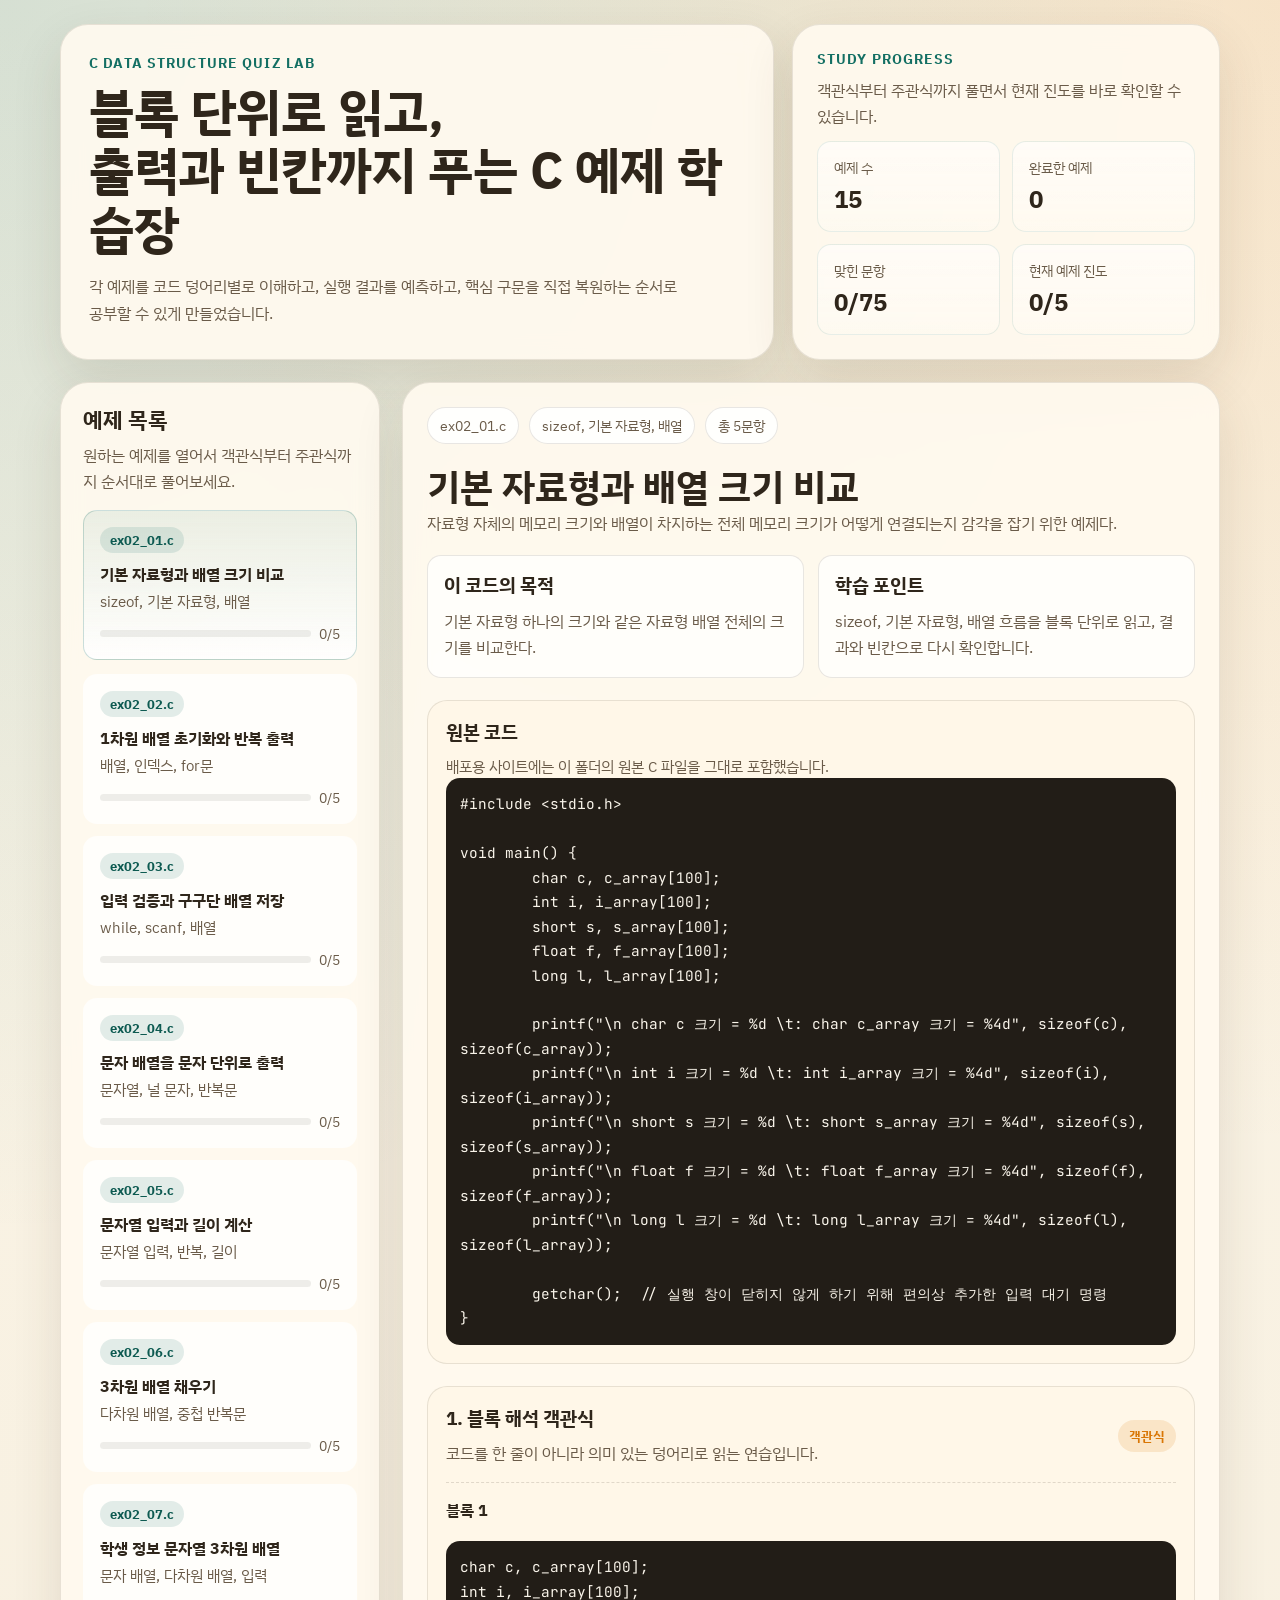
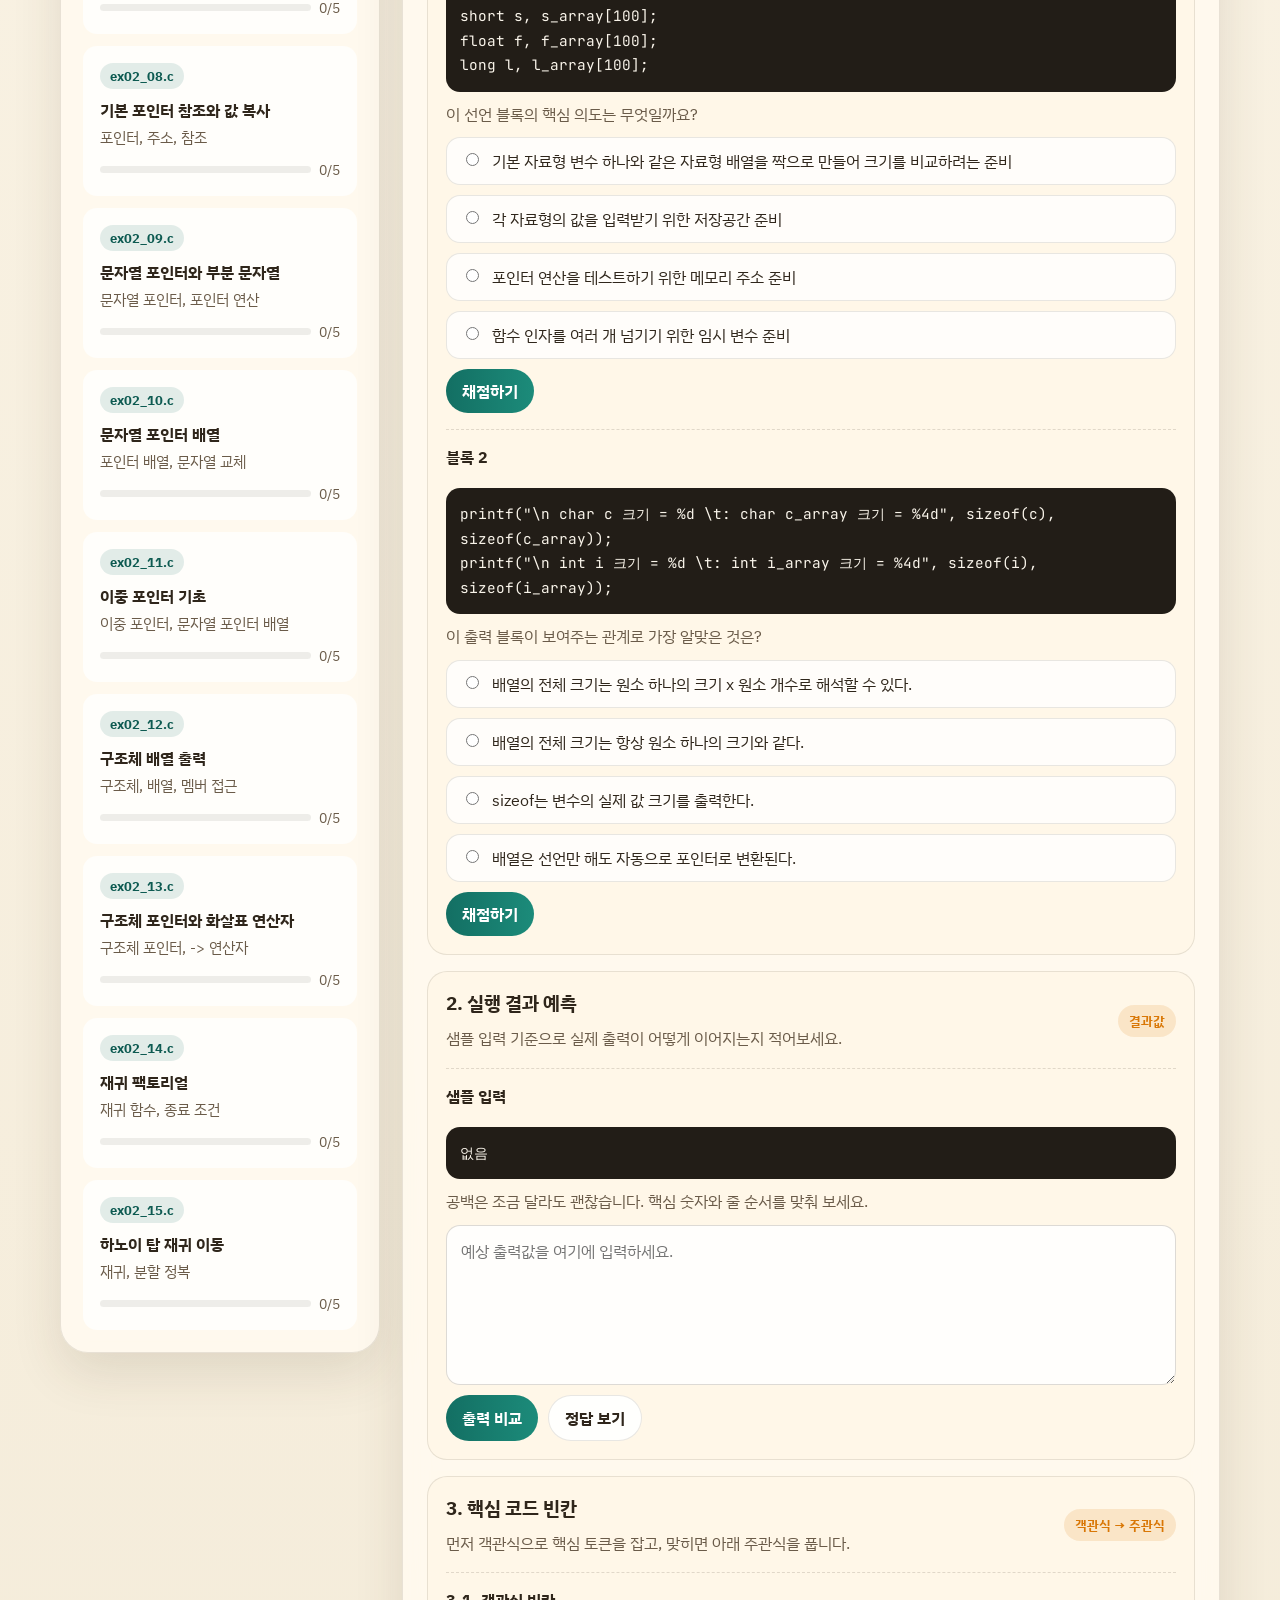
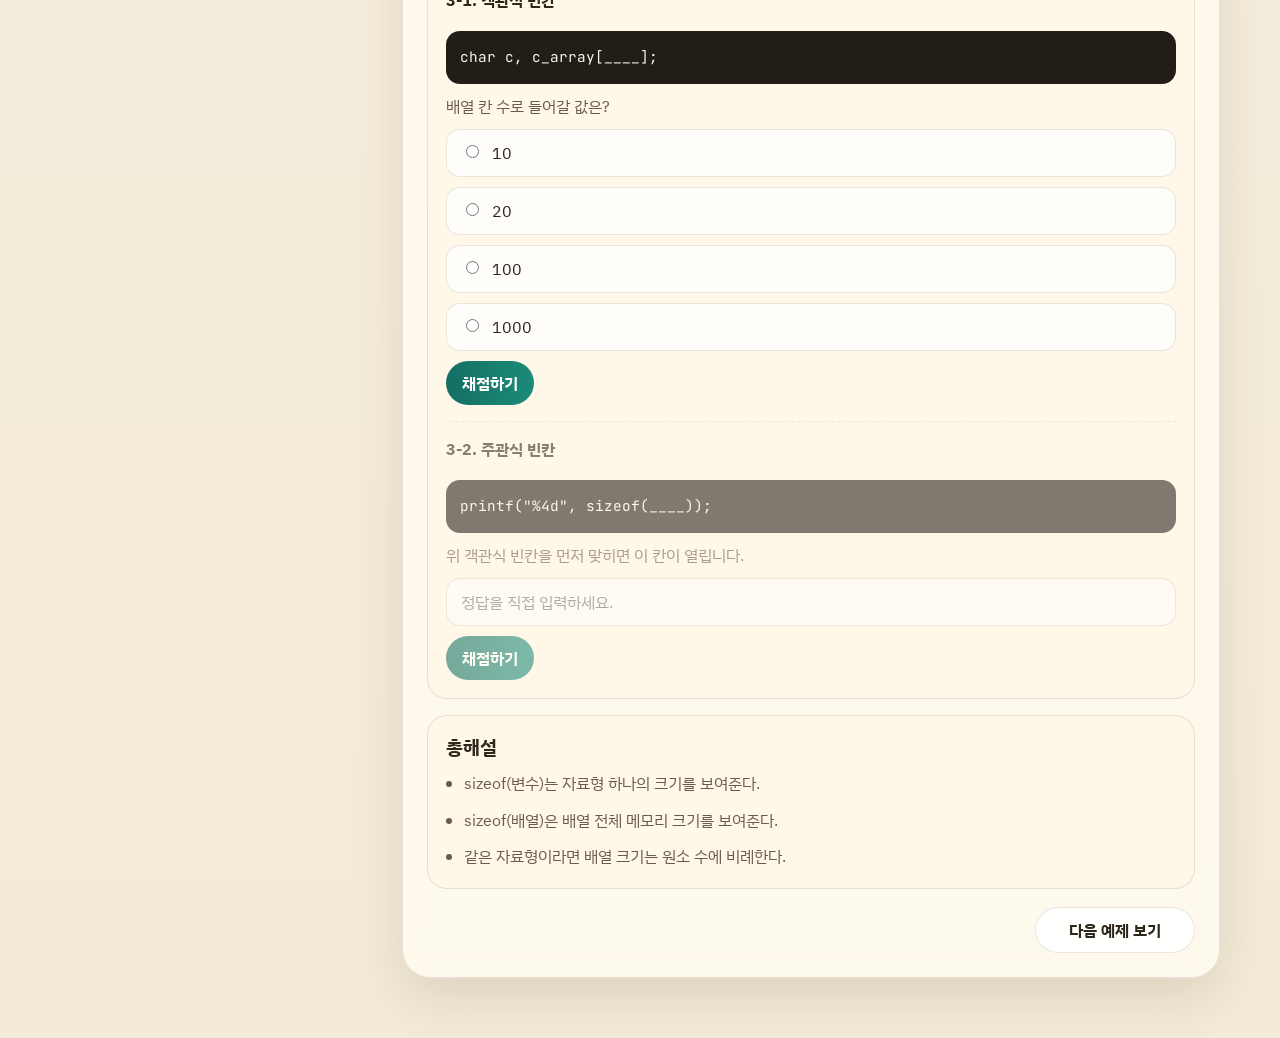
==== index.html @ 17914571 "Initial commit: build C study quiz webapp" ====
<!doctype html>
<html lang="ko">
  <head>
    <meta charset="UTF-8" />
    <meta name="viewport" content="width=device-width, initial-scale=1.0" />
    <title>C 자료구조 블록 퀴즈</title>
    <meta
      name="description"
      content="자료구조 C 예제를 블록 단위로 해석하고, 출력과 빈칸을 풀어보는 모바일 학습 웹앱"
    />
    <link rel="preconnect" href="https://fonts.googleapis.com" />
    <link rel="preconnect" href="https://fonts.gstatic.com" crossorigin />
    <link
      href="https://fonts.googleapis.com/css2?family=IBM+Plex+Sans+KR:wght@400;500;600;700&family=JetBrains+Mono:wght@400;600&display=swap"
      rel="stylesheet"
    />
    <link rel="stylesheet" href="./styles.css" />
  </head>
  <body>
    <div class="page-shell">
      <header class="hero">
        <div class="hero-copy">
          <p class="eyebrow">C Data Structure Quiz Lab</p>
          <h1>블록 단위로 읽고,<br />출력과 빈칸까지 푸는 C 예제 학습장</h1>
          <p class="hero-text">
            각 예제를 코드 덩어리별로 이해하고, 실행 결과를 예측하고, 핵심 구문을
            직접 복원하는 순서로 공부할 수 있게 만들었습니다.
          </p>
        </div>
        <div class="hero-stats" id="hero-stats"></div>
      </header>

      <main class="layout">
        <section class="lesson-panel">
          <div class="section-heading">
            <h2>예제 목록</h2>
            <p>원하는 예제를 열어서 객관식부터 주관식까지 순서대로 풀어보세요.</p>
          </div>
          <div class="lesson-grid" id="lesson-grid"></div>
        </section>

        <section class="workspace" id="workspace">
          <div class="empty-state">
            <h2>예제를 선택하면 학습 카드가 열립니다.</h2>
            <p>
              블록 해석, 출력 예측, 빈칸 객관식, 빈칸 주관식을 차례대로 풀 수
              있습니다.
            </p>
          </div>
        </section>
      </main>
    </div>

    <script type="module" src="./app.js"></script>
  </body>
</html>
---- styles.css ----
:root {
  --bg: #f7f1e3;
  --bg-strong: #efe4cb;
  --paper: rgba(255, 250, 239, 0.92);
  --paper-strong: rgba(255, 247, 232, 0.98);
  --line: rgba(69, 57, 40, 0.12);
  --text: #2f261b;
  --muted: #6a5b49;
  --accent: #136f63;
  --accent-soft: rgba(19, 111, 99, 0.12);
  --accent-strong: #0d5a51;
  --warm: #d97706;
  --warm-soft: rgba(217, 119, 6, 0.14);
  --danger: #c2410c;
  --success: #166534;
  --shadow: 0 20px 50px rgba(65, 48, 24, 0.12);
  --radius-xl: 28px;
  --radius-lg: 20px;
  --radius-md: 14px;
  --radius-sm: 10px;
}

* {
  box-sizing: border-box;
}

html {
  scroll-behavior: smooth;
}

body {
  margin: 0;
  font-family: "IBM Plex Sans KR", sans-serif;
  color: var(--text);
  background:
    radial-gradient(circle at top left, rgba(19, 111, 99, 0.16), transparent 28%),
    radial-gradient(circle at top right, rgba(217, 119, 6, 0.14), transparent 26%),
    linear-gradient(180deg, #fbf5e8 0%, #f3ead7 100%);
  min-height: 100vh;
}

button,
input,
textarea {
  font: inherit;
}

.page-shell {
  width: min(1160px, calc(100% - 24px));
  margin: 0 auto;
  padding: 24px 0 60px;
}

.hero {
  display: grid;
  grid-template-columns: 1.5fr 0.9fr;
  gap: 18px;
  align-items: stretch;
  margin-bottom: 22px;
}

.hero-copy,
.hero-stats,
.lesson-panel,
.workspace > .card,
.empty-state {
  background: var(--paper);
  border: 1px solid var(--line);
  border-radius: var(--radius-xl);
  box-shadow: var(--shadow);
  backdrop-filter: blur(12px);
}

.hero-copy {
  padding: 28px;
}

.eyebrow {
  margin: 0 0 10px;
  color: var(--accent);
  font-size: 0.88rem;
  font-weight: 700;
  letter-spacing: 0.08em;
  text-transform: uppercase;
}

.hero-copy h1 {
  margin: 0;
  line-height: 1.14;
  font-size: clamp(2rem, 4vw, 3.4rem);
}

.hero-text {
  margin: 16px 0 0;
  max-width: 60ch;
  color: var(--muted);
  font-size: 1rem;
  line-height: 1.7;
}

.hero-stats {
  padding: 24px;
  display: grid;
  gap: 12px;
}

.stats-grid {
  display: grid;
  grid-template-columns: repeat(2, minmax(0, 1fr));
  gap: 12px;
}

.stat-card {
  padding: 16px;
  background: linear-gradient(180deg, rgba(255, 255, 255, 0.56), rgba(255, 255, 255, 0.2));
  border-radius: var(--radius-md);
  border: 1px solid rgba(19, 111, 99, 0.1);
}

.stat-label {
  display: block;
  color: var(--muted);
  font-size: 0.9rem;
}

.stat-value {
  display: block;
  margin-top: 6px;
  font-size: 1.5rem;
  font-weight: 700;
}

.layout {
  display: grid;
  grid-template-columns: 320px minmax(0, 1fr);
  gap: 22px;
}

.lesson-panel {
  padding: 22px;
  align-self: start;
  position: sticky;
  top: 18px;
}

.section-heading h2,
.empty-state h2 {
  margin: 0 0 8px;
  font-size: 1.35rem;
}

.section-heading p,
.empty-state p,
.meta-copy,
.quiz-note,
.small-note {
  margin: 0;
  color: var(--muted);
  line-height: 1.6;
}

.lesson-grid {
  display: grid;
  gap: 12px;
  margin-top: 18px;
}

.lesson-button {
  width: 100%;
  text-align: left;
  padding: 16px;
  border: 1px solid transparent;
  border-radius: var(--radius-md);
  background: rgba(255, 255, 255, 0.72);
  color: inherit;
  cursor: pointer;
  transition: transform 180ms ease, border-color 180ms ease, background 180ms ease;
}

.lesson-button:hover,
.lesson-button.active {
  transform: translateY(-2px);
  border-color: rgba(19, 111, 99, 0.22);
  background: linear-gradient(180deg, rgba(19, 111, 99, 0.08), rgba(255, 255, 255, 0.9));
}

.lesson-code {
  display: inline-flex;
  padding: 4px 10px;
  border-radius: 999px;
  background: var(--accent-soft);
  color: var(--accent-strong);
  font-size: 0.84rem;
  font-weight: 700;
}

.lesson-title {
  display: block;
  margin-top: 10px;
  font-weight: 700;
}

.lesson-theme {
  display: block;
  margin-top: 6px;
  color: var(--muted);
  font-size: 0.94rem;
}

.lesson-progress {
  display: flex;
  align-items: center;
  gap: 8px;
  margin-top: 12px;
  color: var(--muted);
  font-size: 0.88rem;
}

.progress-bar {
  flex: 1;
  height: 7px;
  border-radius: 999px;
  background: rgba(47, 38, 27, 0.08);
  overflow: hidden;
}

.progress-bar > span {
  display: block;
  height: 100%;
  background: linear-gradient(90deg, var(--accent), #2a9d8f);
}

.workspace {
  min-height: 60vh;
}

.empty-state {
  padding: 38px 30px;
}

.card {
  padding: 24px;
}

.lesson-hero {
  display: grid;
  gap: 18px;
}

.pill-row {
  display: flex;
  flex-wrap: wrap;
  gap: 10px;
}

.pill {
  display: inline-flex;
  align-items: center;
  gap: 6px;
  padding: 8px 12px;
  border-radius: 999px;
  background: rgba(255, 255, 255, 0.86);
  border: 1px solid var(--line);
  color: var(--muted);
  font-size: 0.9rem;
}

.lesson-hero h2 {
  margin: 0;
  font-size: clamp(1.7rem, 3vw, 2.3rem);
}

.two-col {
  display: grid;
  grid-template-columns: repeat(2, minmax(0, 1fr));
  gap: 14px;
}

.info-box {
  padding: 16px;
  border-radius: var(--radius-md);
  background: rgba(255, 255, 255, 0.7);
  border: 1px solid var(--line);
}

.info-box h3,
.step-card h3,
.step-card h4,
.code-section h3,
.summary-card h3 {
  margin: 0 0 10px;
}

.info-box p,
.summary-card li,
.result-box p {
  margin: 0;
  color: var(--muted);
  line-height: 1.65;
}

.step-list {
  display: grid;
  gap: 16px;
  margin-top: 22px;
}

.step-card,
.code-section,
.summary-card {
  padding: 18px;
  border-radius: var(--radius-lg);
  background: var(--paper-strong);
  border: 1px solid var(--line);
}

.step-head {
  display: flex;
  justify-content: space-between;
  align-items: center;
  gap: 12px;
  margin-bottom: 12px;
}

.step-tag {
  display: inline-flex;
  padding: 7px 11px;
  border-radius: 999px;
  background: var(--warm-soft);
  color: var(--warm);
  font-size: 0.84rem;
  font-weight: 700;
}

.quiz-block {
  display: grid;
  gap: 10px;
  margin-top: 16px;
  padding-top: 16px;
  border-top: 1px dashed rgba(69, 57, 40, 0.16);
}

.quiz-block:first-of-type {
  margin-top: 0;
  padding-top: 0;
  border-top: 0;
}

.snippet,
.code-view,
.result-box pre,
.sample-input {
  margin: 0;
  padding: 14px;
  border-radius: var(--radius-md);
  background: #221d17;
  color: #f9f4ea;
  font-family: "JetBrains Mono", monospace;
  font-size: 0.9rem;
  line-height: 1.7;
  overflow-x: auto;
  white-space: pre-wrap;
}

.quiz-options {
  display: grid;
  gap: 10px;
}

.quiz-option {
  display: flex;
  gap: 10px;
  align-items: flex-start;
  padding: 12px 14px;
  border-radius: var(--radius-md);
  border: 1px solid rgba(69, 57, 40, 0.12);
  background: rgba(255, 255, 255, 0.78);
}

.quiz-option input {
  margin-top: 3px;
}

.button-row {
  display: flex;
  flex-wrap: wrap;
  gap: 10px;
}

.btn {
  border: 0;
  border-radius: 999px;
  padding: 11px 16px;
  font-weight: 700;
  cursor: pointer;
  transition: transform 150ms ease, filter 150ms ease;
}

.btn:hover {
  transform: translateY(-1px);
  filter: brightness(1.03);
}

.btn-primary {
  background: linear-gradient(90deg, var(--accent), #1c8b7a);
  color: #fff;
}

.btn-secondary {
  background: rgba(255, 255, 255, 0.9);
  color: var(--text);
  border: 1px solid var(--line);
}

.feedback {
  padding: 14px;
  border-radius: var(--radius-md);
  line-height: 1.6;
  font-size: 0.95rem;
}

.feedback.correct {
  background: rgba(22, 101, 52, 0.1);
  color: var(--success);
}

.feedback.wrong {
  background: rgba(194, 65, 12, 0.1);
  color: var(--danger);
}

.feedback.info {
  background: rgba(19, 111, 99, 0.1);
  color: var(--accent-strong);
}

.answer-input {
  width: 100%;
  min-height: 160px;
  resize: vertical;
  padding: 14px;
  border-radius: var(--radius-md);
  border: 1px solid rgba(69, 57, 40, 0.18);
  background: rgba(255, 255, 255, 0.84);
}

.text-input {
  width: 100%;
  padding: 12px 14px;
  border-radius: var(--radius-md);
  border: 1px solid rgba(69, 57, 40, 0.18);
  background: rgba(255, 255, 255, 0.84);
}

.result-box {
  display: grid;
  gap: 12px;
}

.summary-list {
  display: grid;
  gap: 10px;
  padding-left: 18px;
  margin: 0;
}

.footer-nav {
  margin-top: 18px;
  display: flex;
  justify-content: flex-end;
}

.footer-nav .btn {
  min-width: 160px;
}

.locked {
  opacity: 0.58;
  pointer-events: none;
}

.small-note {
  font-size: 0.92rem;
}

@media (max-width: 960px) {
  .hero,
  .layout,
  .two-col {
    grid-template-columns: 1fr;
  }

  .lesson-panel {
    position: static;
  }
}

@media (max-width: 640px) {
  .page-shell {
    width: min(100% - 18px, 1160px);
    padding-top: 16px;
  }

  .hero-copy,
  .hero-stats,
  .lesson-panel,
  .card,
  .empty-state {
    border-radius: 24px;
  }

  .hero-copy,
  .hero-stats,
  .lesson-panel,
  .card,
  .empty-state {
    padding: 20px;
  }

  .step-head {
    flex-direction: column;
    align-items: flex-start;
  }

  .stats-grid {
    grid-template-columns: 1fr 1fr;
  }
}
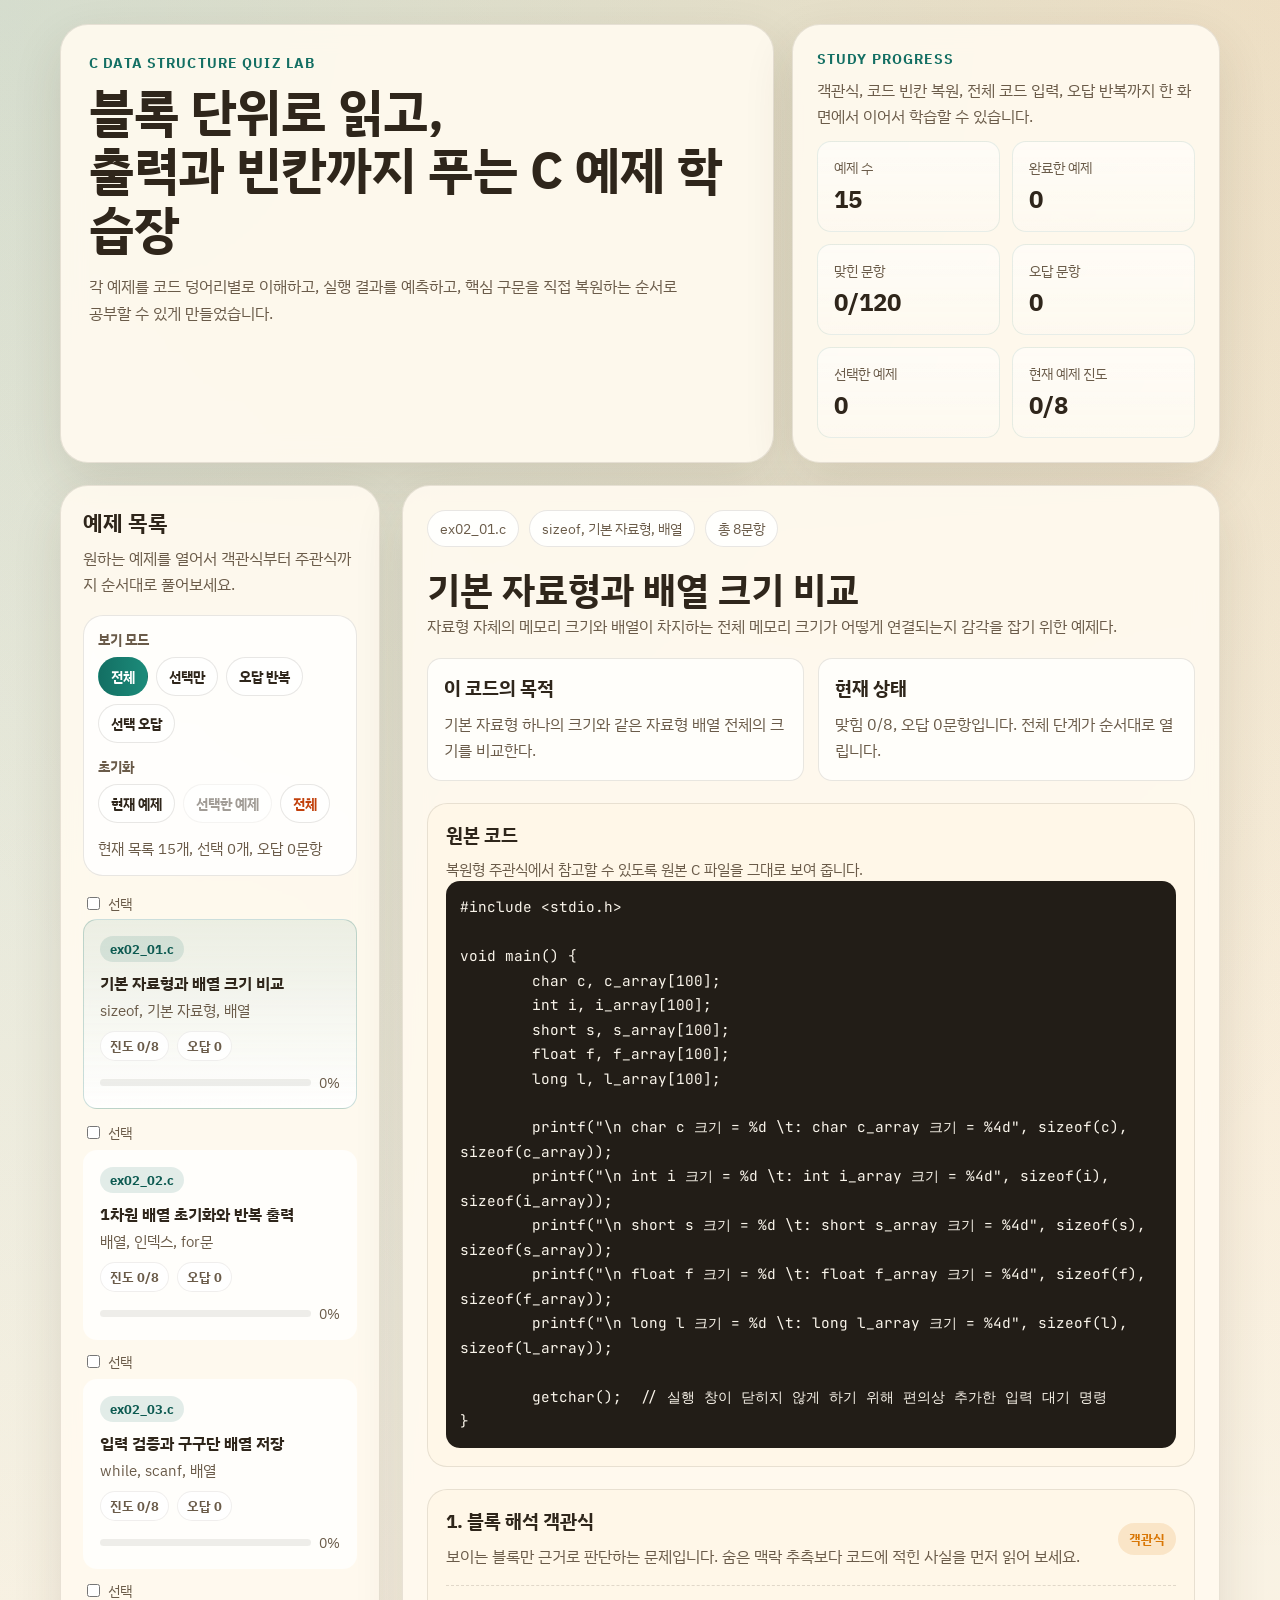
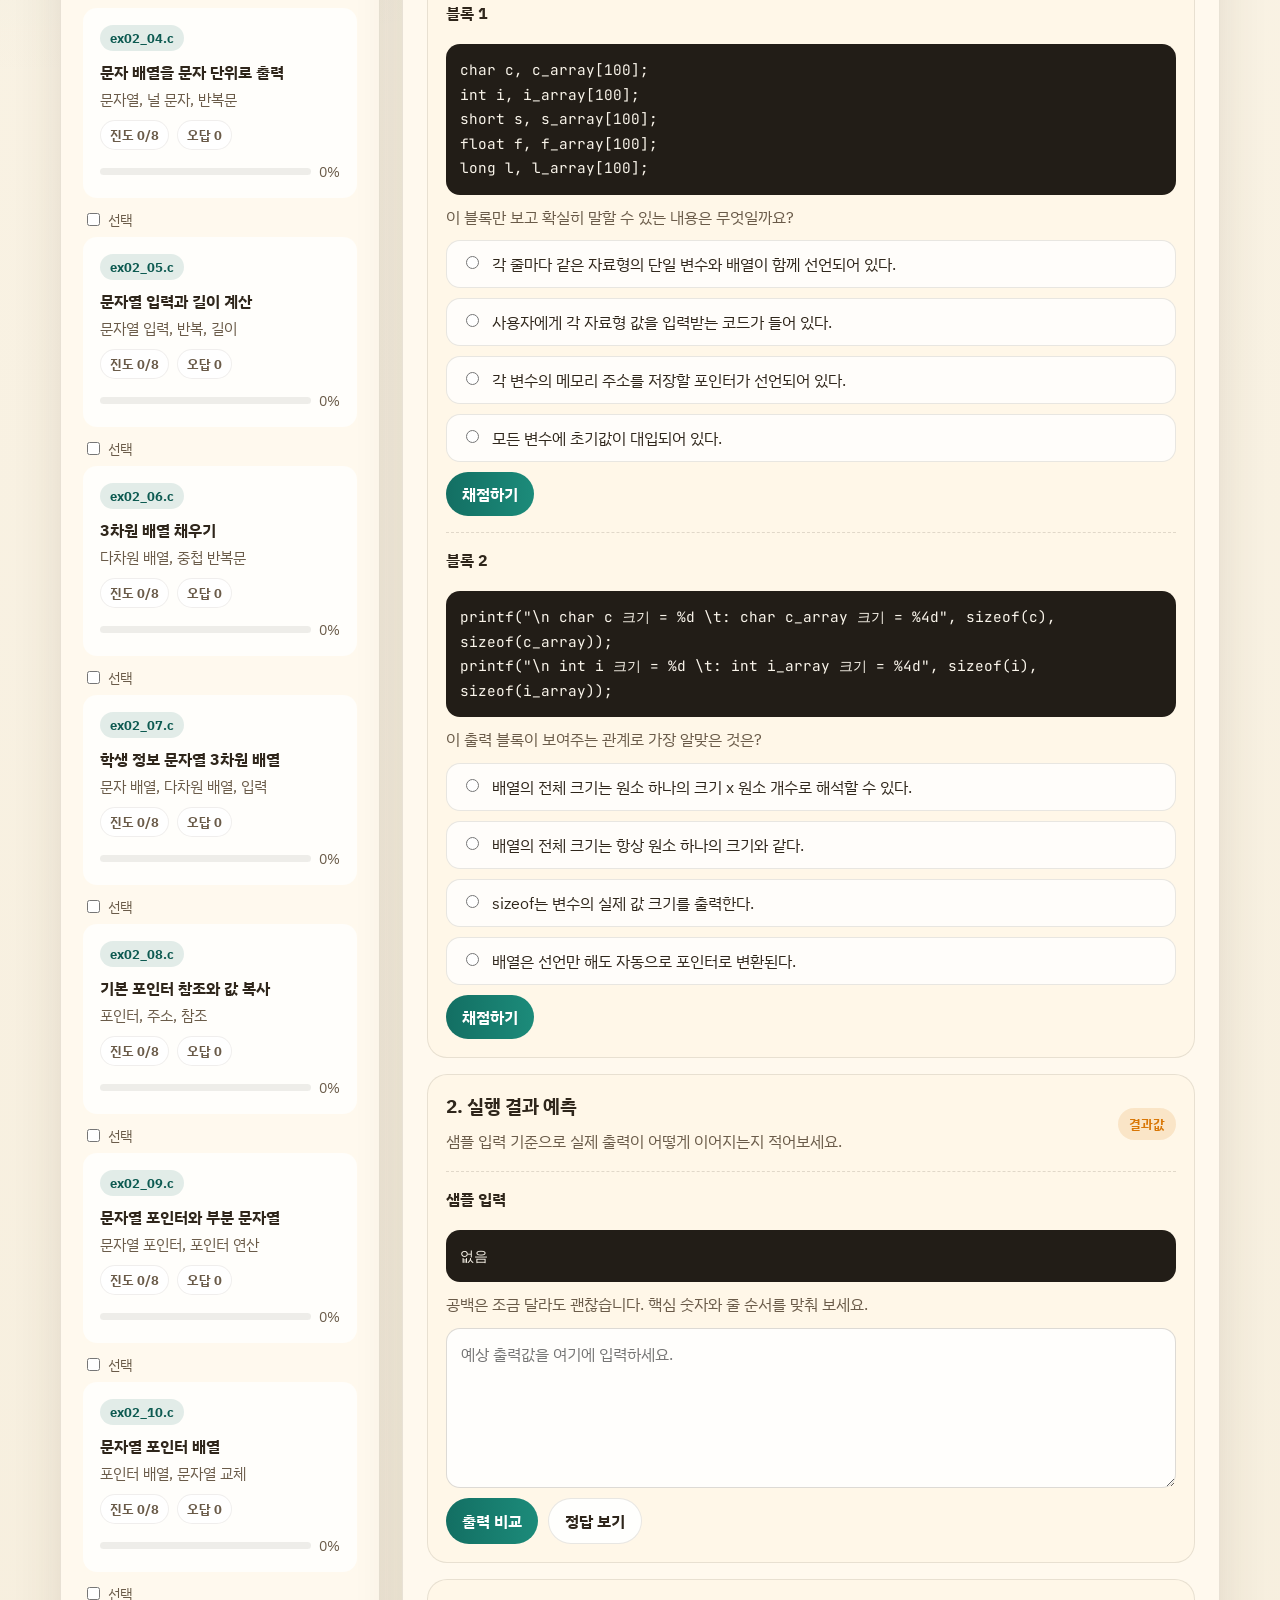
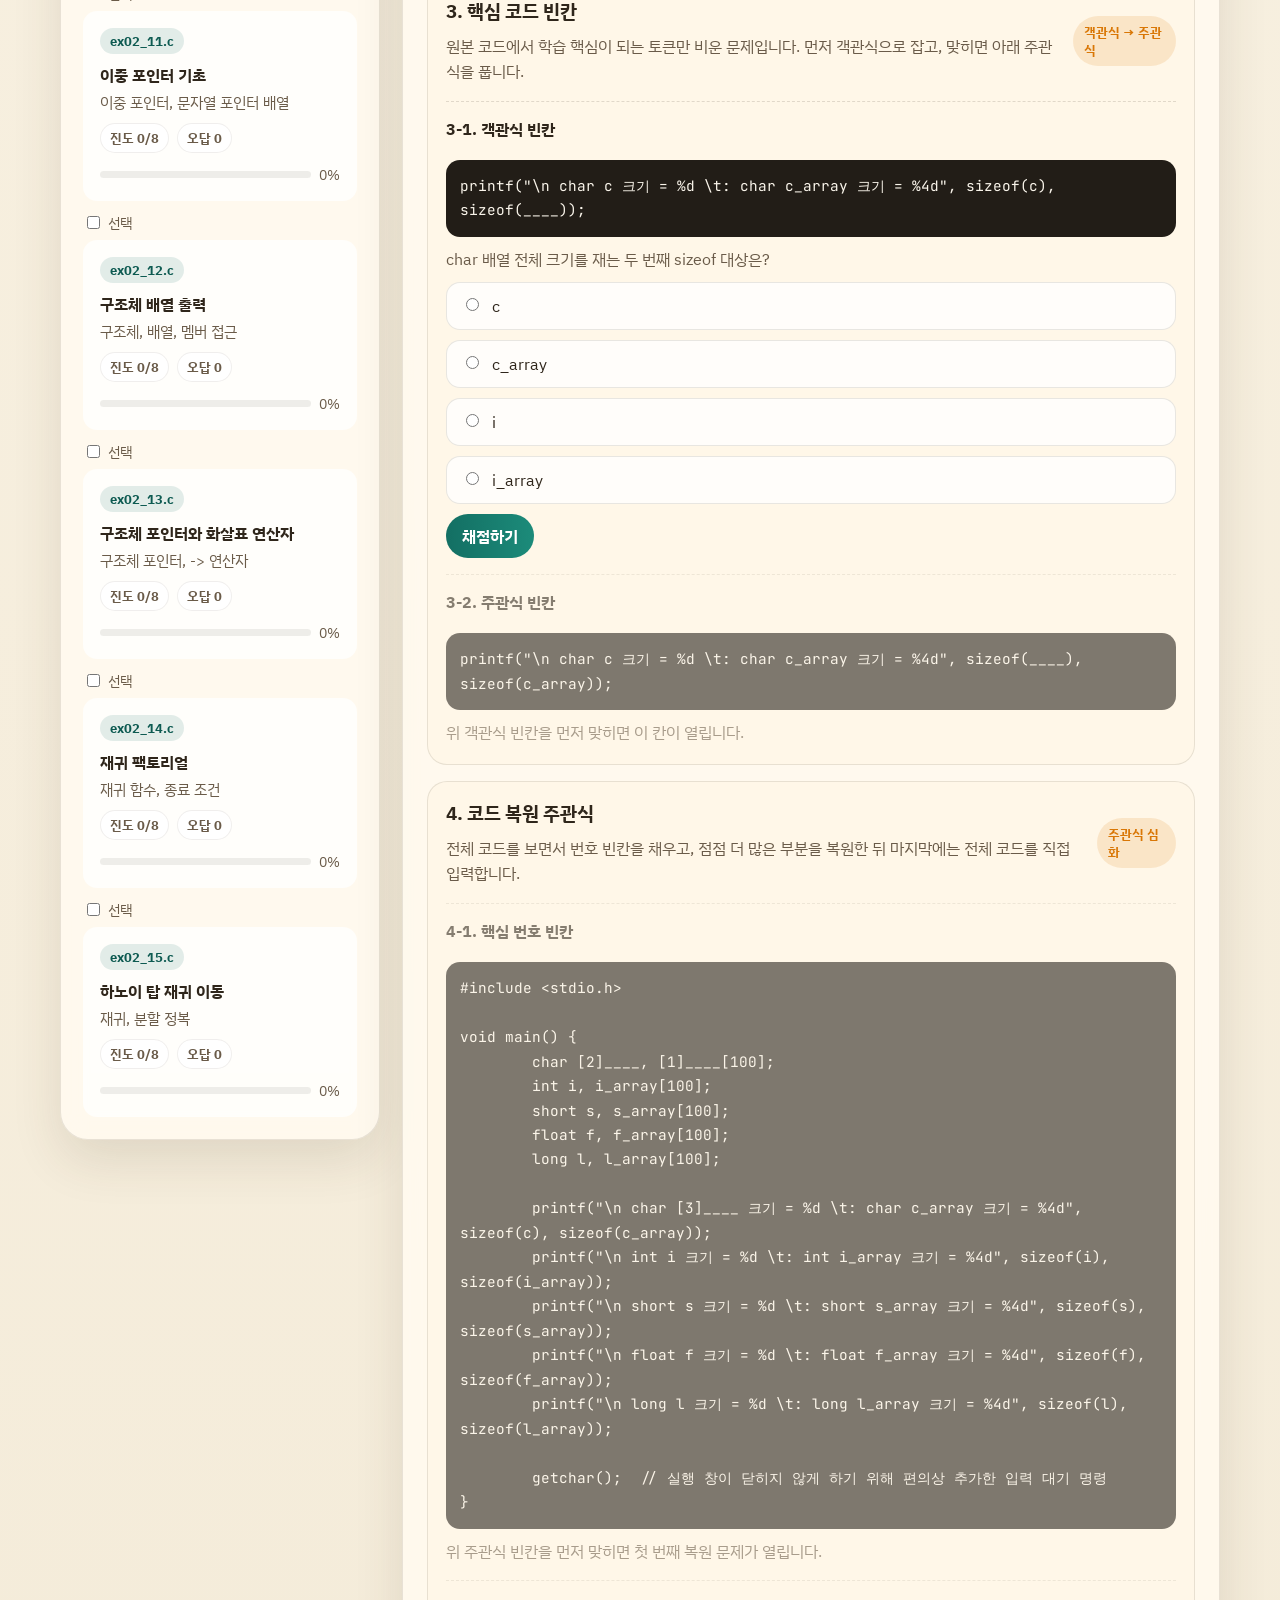
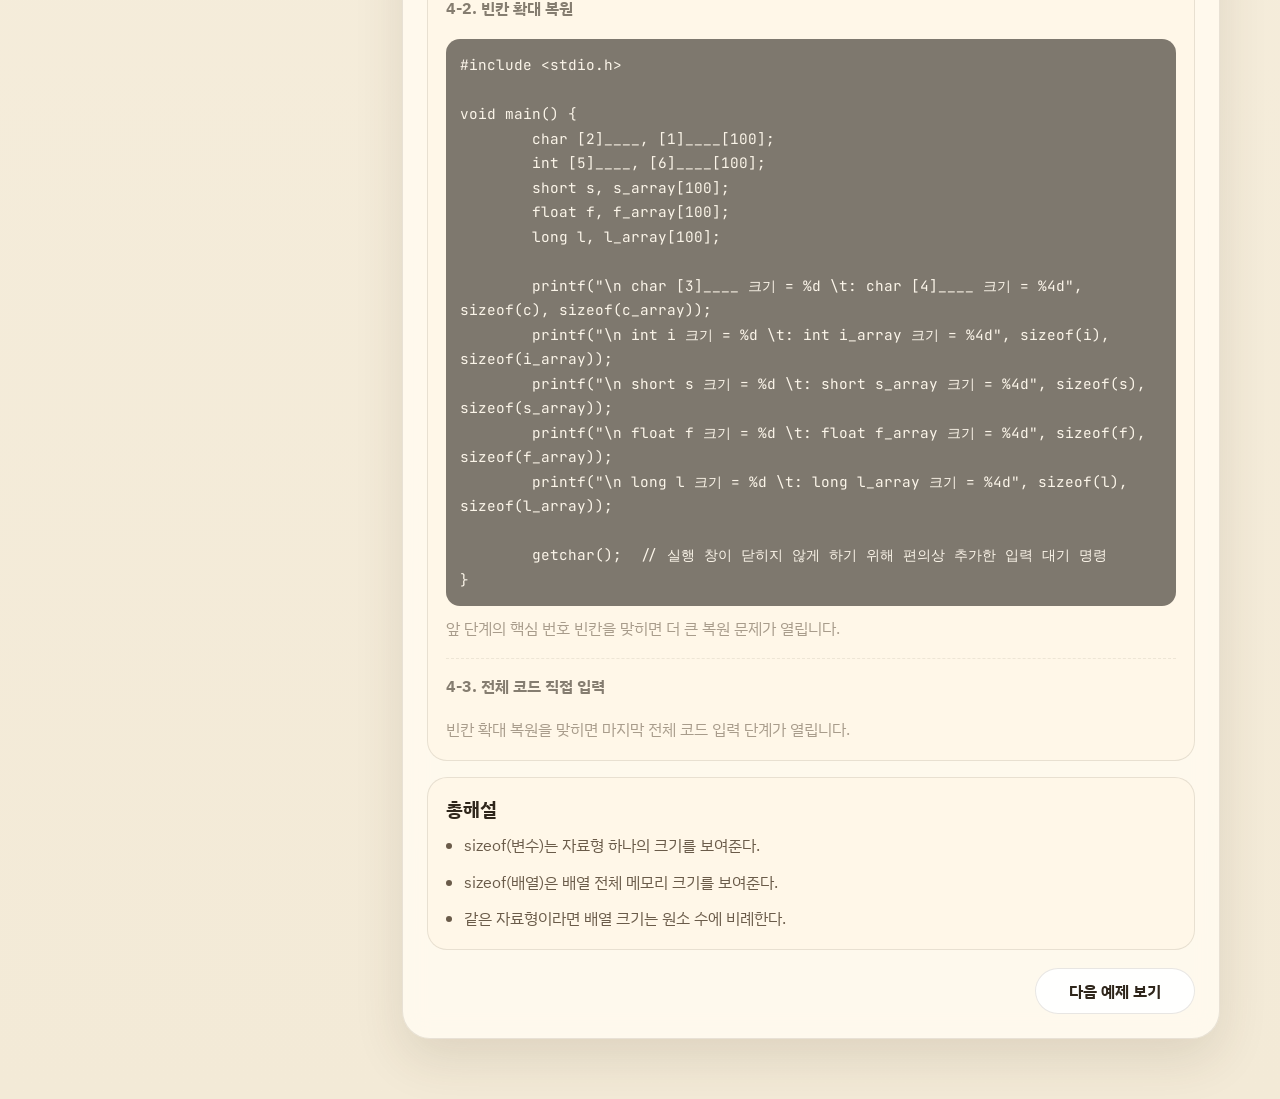
==== commit 8082f3fd: "Add staged code reconstruction practice" ====
--- a/index.html
+++ b/index.html
@@ -36,6 +36,7 @@
             <h2>예제 목록</h2>
             <p>원하는 예제를 열어서 객관식부터 주관식까지 순서대로 풀어보세요.</p>
           </div>
+          <div class="control-panel" id="control-panel"></div>
           <div class="lesson-grid" id="lesson-grid"></div>
         </section>
 
--- a/styles.css
+++ b/styles.css
@@ -165,6 +165,80 @@
   margin-top: 18px;
 }
 
+.control-panel {
+  display: grid;
+  gap: 14px;
+  margin-top: 18px;
+  padding: 14px;
+  border-radius: var(--radius-lg);
+  background: rgba(255, 255, 255, 0.76);
+  border: 1px solid var(--line);
+}
+
+.mode-group {
+  display: grid;
+  gap: 8px;
+}
+
+.mode-label {
+  font-size: 0.88rem;
+  font-weight: 700;
+  color: var(--muted);
+}
+
+.mode-buttons {
+  display: flex;
+  flex-wrap: wrap;
+  gap: 8px;
+}
+
+.chip-btn {
+  border: 1px solid rgba(69, 57, 40, 0.12);
+  background: rgba(255, 255, 255, 0.88);
+  color: var(--text);
+  border-radius: 999px;
+  padding: 9px 12px;
+  font-size: 0.9rem;
+  font-weight: 700;
+  cursor: pointer;
+}
+
+.chip-btn-active {
+  background: linear-gradient(90deg, var(--accent), #1c8b7a);
+  color: #fff;
+  border-color: transparent;
+}
+
+.chip-btn-danger {
+  color: var(--danger);
+}
+
+.chip-btn:disabled,
+.btn:disabled {
+  opacity: 0.45;
+  cursor: not-allowed;
+  transform: none;
+  filter: none;
+}
+
+.lesson-item {
+  display: grid;
+  gap: 8px;
+}
+
+.lesson-select {
+  display: inline-flex;
+  align-items: center;
+  gap: 8px;
+  padding: 0 4px;
+  font-size: 0.88rem;
+  color: var(--muted);
+}
+
+.lesson-select input {
+  margin: 0;
+}
+
 .lesson-button {
   width: 100%;
   text-align: left;
@@ -205,6 +279,30 @@
   margin-top: 6px;
   color: var(--muted);
   font-size: 0.94rem;
+}
+
+.lesson-badges {
+  display: flex;
+  flex-wrap: wrap;
+  gap: 8px;
+  margin-top: 10px;
+}
+
+.lesson-badge {
+  display: inline-flex;
+  align-items: center;
+  padding: 5px 9px;
+  border-radius: 999px;
+  background: rgba(255, 255, 255, 0.86);
+  border: 1px solid rgba(69, 57, 40, 0.08);
+  color: var(--muted);
+  font-size: 0.8rem;
+  font-weight: 700;
+}
+
+.lesson-badge-wrong {
+  color: var(--danger);
+  background: rgba(194, 65, 12, 0.08);
 }
 
 .lesson-progress {
@@ -265,6 +363,11 @@
   font-size: 0.9rem;
 }
 
+.pill-warm {
+  background: var(--warm-soft);
+  color: var(--warm);
+}
+
 .lesson-hero h2 {
   margin: 0;
   font-size: clamp(1.7rem, 3vw, 2.3rem);
@@ -381,6 +484,22 @@
   margin-top: 3px;
 }
 
+.multi-inputs {
+  display: grid;
+  gap: 10px;
+}
+
+.blank-line {
+  display: grid;
+  gap: 6px;
+}
+
+.blank-line span {
+  font-size: 0.88rem;
+  font-weight: 700;
+  color: var(--muted);
+}
+
 .button-row {
   display: flex;
   flex-wrap: wrap;
@@ -481,6 +600,19 @@
 
 .small-note {
   font-size: 0.92rem;
+}
+
+.empty-list {
+  padding: 18px 14px;
+  border-radius: var(--radius-md);
+  border: 1px dashed rgba(69, 57, 40, 0.2);
+  background: rgba(255, 255, 255, 0.56);
+}
+
+.empty-list p {
+  margin: 0;
+  color: var(--muted);
+  line-height: 1.6;
 }
 
 @media (max-width: 960px) {
@@ -525,4 +657,9 @@
   .stats-grid {
     grid-template-columns: 1fr 1fr;
   }
-}
+
+  .mode-buttons,
+  .lesson-badges {
+    flex-direction: row;
+  }
+}
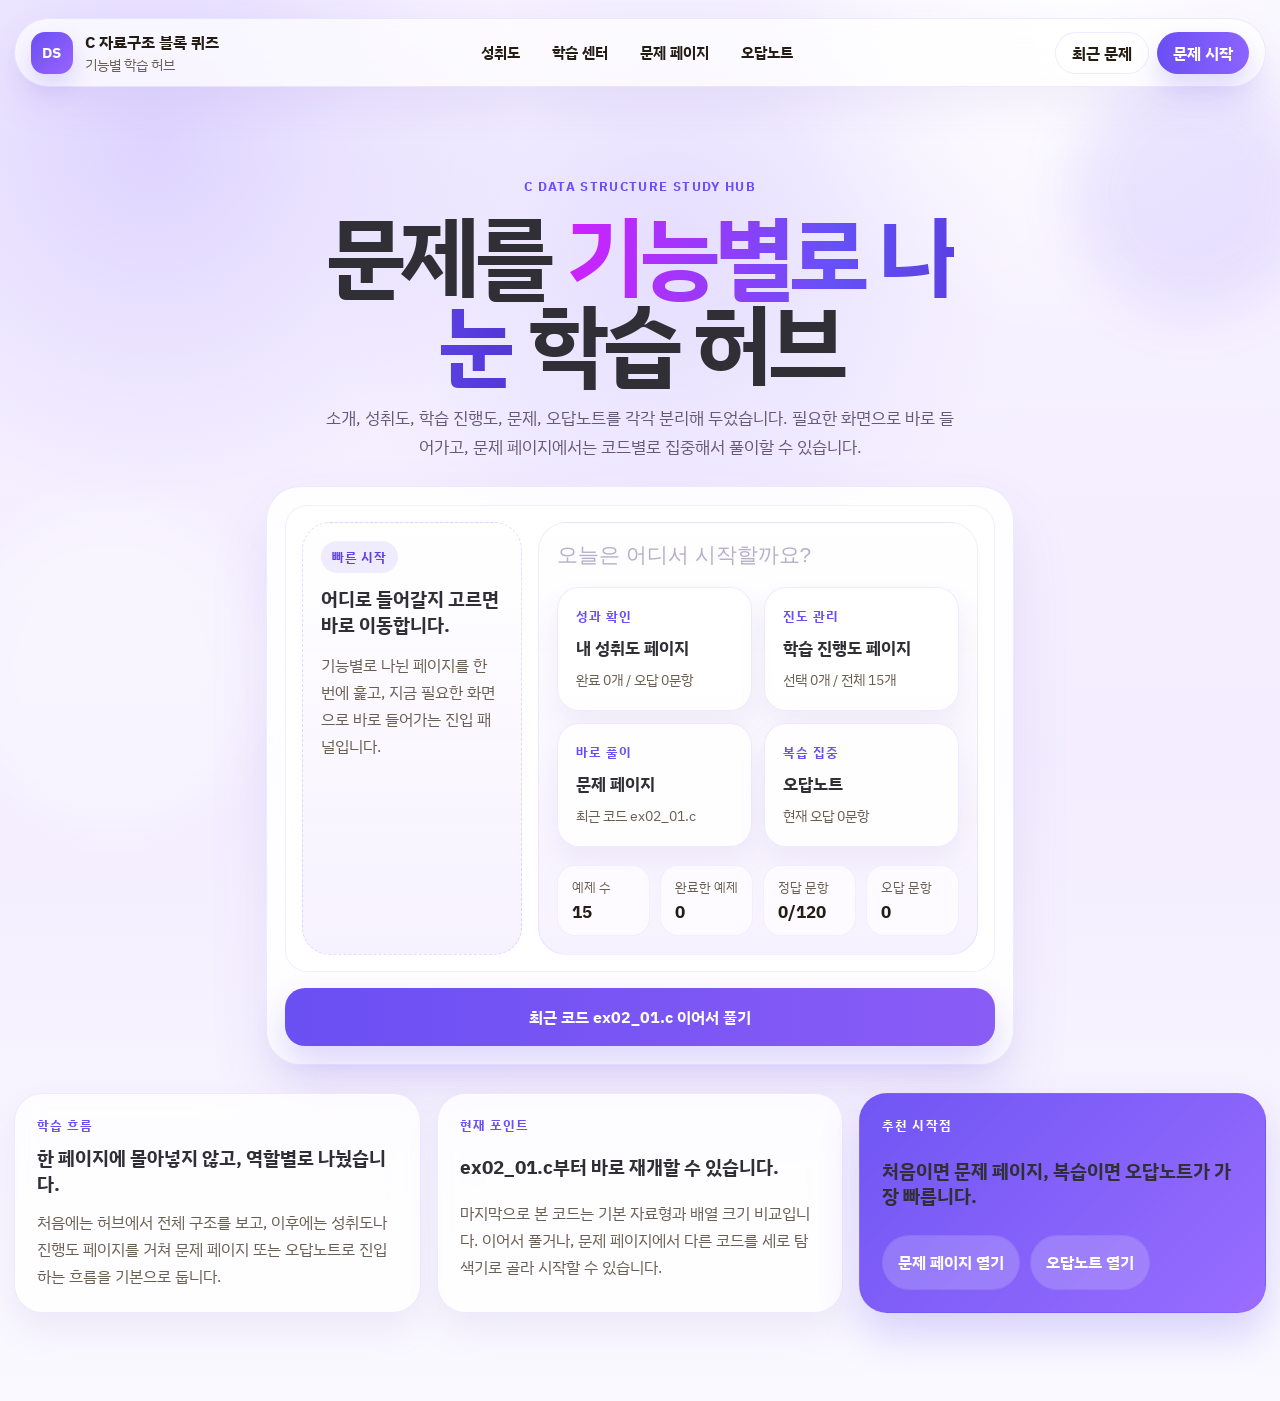
==== commit c858bb52: "feat: redesign landing hub page" ====
--- a/index.html
+++ b/index.html
@@ -3,10 +3,10 @@
   <head>
     <meta charset="UTF-8" />
     <meta name="viewport" content="width=device-width, initial-scale=1.0" />
-    <title>C 자료구조 블록 퀴즈</title>
+    <title>C 자료구조 블록 퀴즈 | 학습 허브</title>
     <meta
       name="description"
-      content="자료구조 C 예제를 블록 단위로 해석하고, 출력과 빈칸을 풀어보는 모바일 학습 웹앱"
+      content="C 자료구조 학습을 소개, 성취도, 학습 진행도, 문제, 오답노트로 나눈 기능별 페이지 허브"
     />
     <link rel="preconnect" href="https://fonts.googleapis.com" />
     <link rel="preconnect" href="https://fonts.gstatic.com" crossorigin />
@@ -16,42 +16,8 @@
     />
     <link rel="stylesheet" href="./styles.css" />
   </head>
-  <body>
-    <div class="page-shell">
-      <header class="hero">
-        <div class="hero-copy">
-          <p class="eyebrow">C Data Structure Quiz Lab</p>
-          <h1>블록 단위로 읽고,<br />출력과 빈칸까지 푸는 C 예제 학습장</h1>
-          <p class="hero-text">
-            각 예제를 코드 덩어리별로 이해하고, 실행 결과를 예측하고, 핵심 구문을
-            직접 복원하는 순서로 공부할 수 있게 만들었습니다.
-          </p>
-        </div>
-        <div class="hero-stats" id="hero-stats"></div>
-      </header>
-
-      <main class="layout">
-        <section class="lesson-panel">
-          <div class="section-heading">
-            <h2>예제 목록</h2>
-            <p>원하는 예제를 열어서 객관식부터 주관식까지 순서대로 풀어보세요.</p>
-          </div>
-          <div class="control-panel" id="control-panel"></div>
-          <div class="lesson-grid" id="lesson-grid"></div>
-        </section>
-
-        <section class="workspace" id="workspace">
-          <div class="empty-state">
-            <h2>예제를 선택하면 학습 카드가 열립니다.</h2>
-            <p>
-              블록 해석, 출력 예측, 빈칸 객관식, 빈칸 주관식을 차례대로 풀 수
-              있습니다.
-            </p>
-          </div>
-        </section>
-      </main>
-    </div>
-
-    <script type="module" src="./app.js"></script>
+  <body class="landing-body">
+    <div id="app"></div>
+    <script type="module" src="./scripts/pages/index.js"></script>
   </body>
 </html>
--- a/styles.css
+++ b/styles.css
@@ -1,23 +1,28 @@
 :root {
-  --bg: #f7f1e3;
-  --bg-strong: #efe4cb;
-  --paper: rgba(255, 250, 239, 0.92);
-  --paper-strong: rgba(255, 247, 232, 0.98);
-  --line: rgba(69, 57, 40, 0.12);
-  --text: #2f261b;
-  --muted: #6a5b49;
+  --bg: #f7f3ea;
+  --bg-strong: #efe7d7;
+  --paper: rgba(255, 252, 246, 0.9);
+  --paper-strong: rgba(255, 252, 246, 0.98);
+  --paper-soft: rgba(255, 249, 239, 0.78);
+  --line: rgba(90, 72, 46, 0.1);
+  --line-strong: rgba(90, 72, 46, 0.18);
+  --text: #251d14;
+  --muted: #6a5e50;
   --accent: #136f63;
-  --accent-soft: rgba(19, 111, 99, 0.12);
-  --accent-strong: #0d5a51;
-  --warm: #d97706;
-  --warm-soft: rgba(217, 119, 6, 0.14);
-  --danger: #c2410c;
-  --success: #166534;
-  --shadow: 0 20px 50px rgba(65, 48, 24, 0.12);
-  --radius-xl: 28px;
-  --radius-lg: 20px;
-  --radius-md: 14px;
-  --radius-sm: 10px;
+  --accent-strong: #0d5d53;
+  --accent-soft: rgba(19, 111, 99, 0.1);
+  --warm: #c86a17;
+  --warm-soft: rgba(200, 106, 23, 0.12);
+  --danger: #b6461f;
+  --danger-soft: rgba(182, 70, 31, 0.12);
+  --success: #1d6b3d;
+  --success-soft: rgba(29, 107, 61, 0.11);
+  --shadow-lg: 0 24px 50px rgba(71, 48, 17, 0.1);
+  --shadow-md: 0 14px 30px rgba(71, 48, 17, 0.08);
+  --radius-xl: 30px;
+  --radius-lg: 22px;
+  --radius-md: 16px;
+  --radius-sm: 12px;
 }
 
 * {
@@ -30,13 +35,17 @@
 
 body {
   margin: 0;
+  min-height: 100vh;
+  color: var(--text);
   font-family: "IBM Plex Sans KR", sans-serif;
-  color: var(--text);
   background:
-    radial-gradient(circle at top left, rgba(19, 111, 99, 0.16), transparent 28%),
-    radial-gradient(circle at top right, rgba(217, 119, 6, 0.14), transparent 26%),
-    linear-gradient(180deg, #fbf5e8 0%, #f3ead7 100%);
-  min-height: 100vh;
+    radial-gradient(circle at top left, rgba(19, 111, 99, 0.12), transparent 28%),
+    radial-gradient(circle at top right, rgba(200, 106, 23, 0.12), transparent 25%),
+    linear-gradient(180deg, #fcf7ed 0%, #f3ead8 100%);
+}
+
+a {
+  color: inherit;
 }
 
 button,
@@ -46,39 +55,602 @@
 }
 
 .page-shell {
-  width: min(1160px, calc(100% - 24px));
+  width: min(1240px, calc(100% - 24px));
   margin: 0 auto;
-  padding: 24px 0 60px;
+  padding: 24px 0 72px;
+}
+
+.page-main {
+  display: grid;
+  gap: 24px;
+}
+
+.page-main.problem-shell {
+  grid-template-columns: 340px minmax(0, 1fr);
+  align-items: start;
+}
+
+.page-hero {
+  display: grid;
+  grid-template-columns: minmax(0, 1.2fr) minmax(320px, 0.9fr);
+  gap: 20px;
+  align-items: stretch;
+  margin-bottom: 24px;
+}
+
+.page-section,
+.hero-panel {
+  border: 1px solid var(--line);
+  border-radius: var(--radius-xl);
+  background: var(--paper);
+  box-shadow: var(--shadow-lg);
+  backdrop-filter: blur(14px);
+}
+
+.page-section {
+  padding: 24px;
+}
+
+.hero-panel-copy {
+  padding: 30px;
+  display: grid;
+  gap: 18px;
+}
+
+.hero-panel-stats {
+  padding: 24px;
+  display: grid;
+  gap: 14px;
+}
+
+.page-shell > .site-header {
+  margin-bottom: 18px;
+  padding: 16px 20px;
+  border: 1px solid var(--line);
+  border-radius: var(--radius-xl);
+  background: var(--paper);
+  box-shadow: var(--shadow-lg);
+  backdrop-filter: blur(14px);
+}
+
+.site-header {
+  display: flex;
+  flex-wrap: wrap;
+  align-items: center;
+  justify-content: space-between;
+  gap: 14px;
+}
+
+.hero-panel-copy > .site-header,
+.hero-copy > .site-header {
+  margin-bottom: 10px;
+  padding-bottom: 18px;
+  border-bottom: 1px solid var(--line);
+}
+
+.site-brand,
+.brand-link {
+  display: inline-flex;
+  align-items: center;
+  gap: 12px;
+  min-width: 0;
+  color: inherit;
+  text-decoration: none;
+}
+
+.brand-link {
+  display: grid;
+  gap: 2px;
+}
+
+.brand-kicker,
+.site-brand-copy span {
+  color: var(--muted);
+  font-size: 0.86rem;
+}
+
+.site-brand-mark {
+  display: inline-flex;
+  align-items: center;
+  justify-content: center;
+  width: 42px;
+  height: 42px;
+  border-radius: 14px;
+  background: linear-gradient(135deg, var(--accent), #228b7b);
+  color: #fff;
+  font-weight: 700;
+  letter-spacing: 0.04em;
+}
+
+.site-brand-copy {
+  display: grid;
+  gap: 2px;
+}
+
+.site-brand-copy strong {
+  font-size: 1rem;
+}
+
+.site-nav {
+  display: flex;
+  flex-wrap: wrap;
+  gap: 8px;
+}
+
+.site-nav-link {
+  display: inline-flex;
+  align-items: center;
+  justify-content: center;
+  padding: 9px 13px;
+  border: 1px solid var(--line);
+  border-radius: 999px;
+  background: rgba(255, 255, 255, 0.84);
+  color: var(--text);
+  font-weight: 700;
+  text-decoration: none;
+  transition: transform 160ms ease, background 160ms ease, color 160ms ease;
+}
+
+.site-nav-link:hover {
+  transform: translateY(-1px);
+}
+
+.site-nav-link-active {
+  border-color: transparent;
+  color: #fff;
+  background: linear-gradient(90deg, var(--accent), #228b7b);
+  box-shadow: 0 10px 20px rgba(19, 111, 99, 0.18);
+}
+
+.brand-chip {
+  display: inline-flex;
+  align-items: center;
+  gap: 8px;
+  padding: 9px 13px;
+  border: 1px solid var(--line);
+  border-radius: 999px;
+  background: rgba(255, 255, 255, 0.82);
+  color: var(--accent-strong);
+  font-weight: 700;
+  text-decoration: none;
+}
+
+.page-summary-strip {
+  display: flex;
+  flex-wrap: wrap;
+  gap: 8px;
+}
+
+.summary-pill {
+  display: inline-flex;
+  align-items: center;
+  gap: 6px;
+  padding: 7px 12px;
+  border: 1px solid var(--line);
+  border-radius: 999px;
+  background: rgba(255, 255, 255, 0.78);
+  color: var(--muted);
+  font-size: 0.86rem;
+  font-weight: 700;
+}
+
+.feature-nav-panel {
+  display: grid;
+  gap: 16px;
+}
+
+.feature-nav-grid {
+  display: grid;
+  grid-template-columns: repeat(auto-fit, minmax(170px, 1fr));
+  gap: 12px;
+}
+
+.feature-nav-card {
+  display: grid;
+  gap: 10px;
+  padding: 18px;
+  border: 1px solid var(--line);
+  border-radius: var(--radius-lg);
+  background: linear-gradient(180deg, rgba(255, 255, 255, 0.84), rgba(255, 248, 237, 0.9));
+  box-shadow: var(--shadow-md);
+  color: inherit;
+  text-decoration: none;
+  transition: transform 160ms ease, border-color 160ms ease;
+}
+
+.feature-nav-card:hover {
+  transform: translateY(-1px);
+  border-color: rgba(19, 111, 99, 0.24);
+}
+
+.feature-nav-label {
+  font-size: 1rem;
+  font-weight: 700;
+}
+
+.feature-nav-arrow {
+  color: var(--muted);
+  font-size: 0.88rem;
+}
+
+.hero-actions {
+  display: flex;
+  flex-wrap: wrap;
+  gap: 10px;
+}
+
+.hero-copy-wide {
+  padding: 0;
+  border: 0;
+  border-radius: 0;
+  background: transparent;
+  box-shadow: none;
+}
+
+body.landing-body {
+  background:
+    radial-gradient(circle at 12% 8%, rgba(166, 99, 255, 0.18), transparent 24%),
+    radial-gradient(circle at 88% 10%, rgba(104, 84, 255, 0.18), transparent 26%),
+    radial-gradient(circle at 50% 100%, rgba(190, 180, 255, 0.2), transparent 34%),
+    linear-gradient(180deg, #faf9ff 0%, #f4f0ff 48%, #f7f5ff 100%);
+}
+
+.landing-page {
+  display: grid;
+  gap: 28px;
+}
+
+.landing-main {
+  display: grid;
+  gap: 26px;
+}
+
+.landing-nav {
+  display: grid;
+  grid-template-columns: auto 1fr auto;
+  align-items: center;
+  gap: 18px;
+  padding: 14px 18px;
+  border: 1px solid rgba(95, 76, 201, 0.12);
+  border-radius: 24px;
+  background: rgba(255, 255, 255, 0.72);
+  box-shadow: 0 18px 45px rgba(85, 61, 162, 0.08);
+  backdrop-filter: blur(18px);
+}
+
+.landing-brand {
+  display: inline-flex;
+  align-items: center;
+  gap: 12px;
+  min-width: 0;
+  color: inherit;
+  text-decoration: none;
+}
+
+.landing-brand-mark {
+  display: inline-flex;
+  align-items: center;
+  justify-content: center;
+  width: 40px;
+  height: 40px;
+  border-radius: 999px;
+  background: linear-gradient(135deg, #7a4cff, #cb37f5);
+  color: #fff;
+  font-size: 0.92rem;
+  font-weight: 700;
+  box-shadow: 0 12px 24px rgba(122, 76, 255, 0.22);
+}
+
+.landing-brand-copy {
+  display: grid;
+  gap: 2px;
+}
+
+.landing-brand-copy strong {
+  font-size: 1rem;
+}
+
+.landing-brand-copy span {
+  color: #7b739a;
+  font-size: 0.84rem;
+}
+
+.landing-nav-links,
+.landing-nav-actions {
+  display: flex;
+  align-items: center;
+  gap: 10px;
+}
+
+.landing-nav-links {
+  justify-content: center;
+  flex-wrap: wrap;
+}
+
+.landing-nav-link,
+.landing-nav-secondary,
+.landing-nav-primary {
+  display: inline-flex;
+  align-items: center;
+  justify-content: center;
+  min-height: 42px;
+  padding: 0 16px;
+  border-radius: 14px;
+  color: #342f45;
+  font-weight: 600;
+  text-decoration: none;
+  transition: transform 160ms ease, box-shadow 160ms ease, background 160ms ease;
+}
+
+.landing-nav-link {
+  background: transparent;
+}
+
+.landing-nav-link:hover,
+.landing-nav-secondary:hover,
+.landing-nav-primary:hover,
+.landing-quick-card:hover,
+.landing-inline-link:hover,
+.landing-launch-button:hover {
+  transform: translateY(-1px);
+}
+
+.landing-nav-secondary {
+  border: 1px solid rgba(95, 76, 201, 0.14);
+  background: rgba(255, 255, 255, 0.88);
+}
+
+.landing-nav-primary,
+.landing-launch-button {
+  color: #fff;
+  background: linear-gradient(90deg, #7443f0, #5f3be7);
+  box-shadow: 0 16px 28px rgba(95, 59, 231, 0.22);
+}
+
+.landing-hero {
+  display: grid;
+  gap: 28px;
+}
+
+.landing-hero-copy {
+  display: grid;
+  justify-items: center;
+  gap: 16px;
+  padding: 28px 20px 0;
+  text-align: center;
+}
+
+.landing-kicker {
+  margin: 0;
+  color: #6a60a5;
+  font-size: 0.88rem;
+  font-weight: 700;
+  letter-spacing: 0.08em;
+  text-transform: uppercase;
+}
+
+.landing-headline {
+  max-width: 12ch;
+  margin: 0;
+  color: #2f2f35;
+  font-size: clamp(3.6rem, 7vw, 5.9rem);
+  line-height: 0.98;
+  letter-spacing: -0.04em;
+}
+
+.landing-headline-accent {
+  background: linear-gradient(90deg, #ca37f5 0%, #7950f2 52%, #5847da 100%);
+  -webkit-background-clip: text;
+  background-clip: text;
+  color: transparent;
+}
+
+.landing-subcopy {
+  max-width: 46rem;
+  margin: 0;
+  color: #655f82;
+  font-size: 1.15rem;
+  line-height: 1.72;
+}
+
+.landing-launchpad {
+  display: grid;
+  gap: 16px;
+  padding: 18px;
+  border: 1px solid rgba(95, 76, 201, 0.12);
+  border-radius: 28px;
+  background: rgba(255, 255, 255, 0.78);
+  box-shadow: 0 28px 55px rgba(85, 61, 162, 0.1);
+  backdrop-filter: blur(18px);
+}
+
+.landing-launchpad-frame {
+  display: grid;
+  grid-template-columns: 220px minmax(0, 1fr);
+  gap: 16px;
+  padding: 16px;
+  border: 1px solid rgba(95, 76, 201, 0.09);
+  border-radius: 22px;
+  background: rgba(255, 255, 255, 0.86);
+}
+
+.landing-rail-card {
+  display: grid;
+  align-content: start;
+  gap: 12px;
+  padding: 20px 18px;
+  border: 1px dashed rgba(111, 87, 212, 0.22);
+  border-radius: 18px;
+  background: linear-gradient(180deg, rgba(245, 241, 255, 0.92), rgba(255, 255, 255, 0.84));
+}
+
+.landing-rail-card strong,
+.landing-quick-card strong,
+.landing-info-card h2 {
+  color: #2f2f35;
+}
+
+.landing-rail-card p,
+.landing-quick-card span,
+.landing-info-card p {
+  margin: 0;
+  color: #756f90;
+  line-height: 1.65;
+}
+
+.landing-rail-badge,
+.landing-quick-eyebrow,
+.landing-info-kicker {
+  color: #7c59ec;
+  font-size: 0.82rem;
+  font-weight: 700;
+  letter-spacing: 0.06em;
+  text-transform: uppercase;
+}
+
+.landing-launchpad-main {
+  display: grid;
+  gap: 18px;
+  align-content: start;
+}
+
+.landing-launchpad-label {
+  margin: 0;
+  color: #9e9ab4;
+  font-size: 1.3rem;
+}
+
+.landing-quick-grid {
+  display: grid;
+  grid-template-columns: repeat(2, minmax(0, 1fr));
+  gap: 12px;
+}
+
+.landing-quick-card {
+  display: grid;
+  gap: 8px;
+  padding: 18px;
+  border: 1px solid rgba(95, 76, 201, 0.1);
+  border-radius: 18px;
+  background: linear-gradient(180deg, rgba(255, 255, 255, 0.96), rgba(246, 243, 255, 0.86));
+  box-shadow: inset 0 1px 0 rgba(255, 255, 255, 0.75);
+  text-decoration: none;
+  transition: transform 160ms ease, border-color 160ms ease, box-shadow 160ms ease;
+}
+
+.landing-quick-card:hover {
+  border-color: rgba(111, 87, 212, 0.26);
+  box-shadow: 0 18px 28px rgba(97, 71, 193, 0.08);
+}
+
+.landing-stat-strip {
+  display: grid;
+  grid-template-columns: repeat(4, minmax(0, 1fr));
+  gap: 10px;
+}
+
+.landing-stat-chip {
+  display: grid;
+  gap: 4px;
+  padding: 14px 16px;
+  border: 1px solid rgba(95, 76, 201, 0.09);
+  border-radius: 16px;
+  background: rgba(248, 245, 255, 0.92);
+}
+
+.landing-stat-chip span {
+  color: #7c7696;
+  font-size: 0.84rem;
+}
+
+.landing-stat-chip strong {
+  font-size: 1.12rem;
+}
+
+.landing-launch-button {
+  justify-content: center;
+  width: 100%;
+  min-height: 48px;
+  border-radius: 14px;
+  font-size: 1rem;
+  font-weight: 700;
+  text-decoration: none;
+}
+
+.landing-secondary-grid {
+  display: grid;
+  grid-template-columns: repeat(3, minmax(0, 1fr));
+  gap: 16px;
+}
+
+.landing-info-card {
+  display: grid;
+  gap: 12px;
+  padding: 24px;
+  border: 1px solid rgba(95, 76, 201, 0.1);
+  border-radius: 24px;
+  background: rgba(255, 255, 255, 0.72);
+  box-shadow: 0 18px 38px rgba(85, 61, 162, 0.07);
+  backdrop-filter: blur(14px);
+}
+
+.landing-info-card h2 {
+  margin: 0;
+  font-size: 1.34rem;
+  line-height: 1.35;
+}
+
+.landing-info-card-strong {
+  background: linear-gradient(180deg, rgba(121, 80, 242, 0.1), rgba(255, 255, 255, 0.76));
+}
+
+.landing-info-actions {
+  display: flex;
+  flex-wrap: wrap;
+  gap: 10px;
+}
+
+.landing-inline-link {
+  display: inline-flex;
+  align-items: center;
+  min-height: 42px;
+  padding: 0 15px;
+  border: 1px solid rgba(95, 76, 201, 0.14);
+  border-radius: 14px;
+  background: rgba(255, 255, 255, 0.9);
+  color: #4f42a7;
+  font-weight: 600;
+  text-decoration: none;
 }
 
 .hero {
   display: grid;
-  grid-template-columns: 1.5fr 0.9fr;
-  gap: 18px;
+  grid-template-columns: minmax(0, 1.2fr) minmax(320px, 0.9fr);
+  gap: 20px;
   align-items: stretch;
-  margin-bottom: 22px;
+  margin-bottom: 24px;
 }
 
 .hero-copy,
 .hero-stats,
 .lesson-panel,
-.workspace > .card,
-.empty-state {
-  background: var(--paper);
+.card,
+.detail-nav {
   border: 1px solid var(--line);
   border-radius: var(--radius-xl);
-  box-shadow: var(--shadow);
-  backdrop-filter: blur(12px);
+  background: var(--paper);
+  box-shadow: var(--shadow-lg);
+  backdrop-filter: blur(14px);
 }
 
 .hero-copy {
-  padding: 28px;
+  padding: 30px;
 }
 
 .eyebrow {
   margin: 0 0 10px;
   color: var(--accent);
-  font-size: 0.88rem;
+  font-size: 0.84rem;
   font-weight: 700;
   letter-spacing: 0.08em;
   text-transform: uppercase;
@@ -86,22 +658,34 @@
 
 .hero-copy h1 {
   margin: 0;
-  line-height: 1.14;
-  font-size: clamp(2rem, 4vw, 3.4rem);
+  font-size: clamp(2.2rem, 4.2vw, 3.7rem);
+  line-height: 1.08;
+}
+
+.hero-text,
+.meta-copy,
+.quiz-note,
+.small-note,
+.section-heading p,
+.info-box p,
+.summary-list li,
+.result-box p,
+.empty-list p {
+  margin: 0;
+  color: var(--muted);
+  line-height: 1.7;
 }
 
 .hero-text {
-  margin: 16px 0 0;
-  max-width: 60ch;
-  color: var(--muted);
+  margin-top: 16px;
+  max-width: 58ch;
   font-size: 1rem;
-  line-height: 1.7;
 }
 
 .hero-stats {
   padding: 24px;
   display: grid;
-  gap: 12px;
+  gap: 14px;
 }
 
 .stats-grid {
@@ -112,101 +696,219 @@
 
 .stat-card {
   padding: 16px;
-  background: linear-gradient(180deg, rgba(255, 255, 255, 0.56), rgba(255, 255, 255, 0.2));
+  border: 1px solid rgba(19, 111, 99, 0.08);
   border-radius: var(--radius-md);
-  border: 1px solid rgba(19, 111, 99, 0.1);
+  background: linear-gradient(180deg, rgba(255, 255, 255, 0.82), rgba(255, 255, 255, 0.52));
+  box-shadow: inset 0 1px 0 rgba(255, 255, 255, 0.45);
 }
 
 .stat-label {
   display: block;
   color: var(--muted);
-  font-size: 0.9rem;
+  font-size: 0.88rem;
 }
 
 .stat-value {
   display: block;
   margin-top: 6px;
-  font-size: 1.5rem;
-  font-weight: 700;
-}
-
-.layout {
+  font-size: 1.45rem;
+  font-weight: 700;
+}
+
+.home-layout {
+  display: grid;
+  gap: 24px;
+}
+
+.detail-layout {
   display: grid;
   grid-template-columns: 320px minmax(0, 1fr);
   gap: 22px;
-}
-
-.lesson-panel {
-  padding: 22px;
+  align-items: start;
+}
+
+.lesson-panel,
+.card {
+  padding: 24px;
+}
+
+.lesson-browser {
+  position: static;
+}
+
+.detail-tools {
+  position: sticky;
+  top: 94px;
   align-self: start;
+}
+
+.detail-nav {
   position: sticky;
-  top: 18px;
+  top: 16px;
+  z-index: 30;
+  margin-bottom: 18px;
+  padding: 16px 18px;
+  display: flex;
+  align-items: center;
+  justify-content: space-between;
+  gap: 14px;
+}
+
+.detail-status {
+  display: flex;
+  flex-wrap: wrap;
+  justify-content: center;
+  gap: 10px;
+}
+
+.problem-sidebar {
+  position: sticky;
+  top: 16px;
+  display: grid;
+  gap: 18px;
+  align-self: start;
+}
+
+.workspace-section {
+  min-width: 0;
+}
+
+.control-panel-shell {
+  display: grid;
+  gap: 0;
+}
+
+.sidebar-summary,
+.problem-nav-shell {
+  display: grid;
+  gap: 14px;
+}
+
+.sidebar-meta-list {
+  display: flex;
+  flex-wrap: wrap;
+  gap: 10px;
+}
+
+.lesson-nav-list,
+.problem-nav-list {
+  display: grid;
+  gap: 12px;
+}
+
+.lesson-nav-card,
+.problem-nav-card {
+  display: grid;
+  gap: 12px;
+  padding: 18px;
+  border: 1px solid var(--line);
+  border-radius: var(--radius-lg);
+  background: linear-gradient(180deg, rgba(255, 255, 255, 0.82), rgba(255, 248, 237, 0.88));
+  box-shadow: var(--shadow-md);
+}
+
+.lesson-nav-card-active,
+.problem-nav-card-active {
+  border-color: rgba(19, 111, 99, 0.28);
+  background: linear-gradient(180deg, rgba(19, 111, 99, 0.08), rgba(255, 248, 237, 0.92));
+}
+
+.lesson-nav-main,
+.problem-nav-button {
+  display: grid;
+  gap: 12px;
+  padding: 0;
+  border: 0;
+  background: transparent;
+  color: inherit;
+  text-align: left;
+  text-decoration: none;
+  cursor: pointer;
+}
+
+.lesson-nav-head {
+  display: flex;
+  align-items: center;
+  justify-content: space-between;
+  gap: 12px;
+}
+
+.lesson-nav-title,
+.problem-nav-title {
+  font-size: 1rem;
+  line-height: 1.45;
 }
 
 .section-heading h2,
+.lesson-hero h2,
 .empty-state h2 {
   margin: 0 0 8px;
-  font-size: 1.35rem;
-}
-
-.section-heading p,
-.empty-state p,
-.meta-copy,
-.quiz-note,
-.small-note {
-  margin: 0;
+  font-size: 1.4rem;
+}
+
+.control-panel {
+  display: grid;
+  gap: 16px;
+  margin-top: 18px;
+  padding: 16px;
+  border: 1px solid var(--line);
+  border-radius: var(--radius-lg);
+  background: rgba(255, 255, 255, 0.72);
+}
+
+.mode-group {
+  display: grid;
+  gap: 8px;
+}
+
+.mode-label {
   color: var(--muted);
-  line-height: 1.6;
-}
-
-.lesson-grid {
-  display: grid;
-  gap: 12px;
-  margin-top: 18px;
-}
-
-.control-panel {
-  display: grid;
-  gap: 14px;
-  margin-top: 18px;
-  padding: 14px;
-  border-radius: var(--radius-lg);
-  background: rgba(255, 255, 255, 0.76);
-  border: 1px solid var(--line);
-}
-
-.mode-group {
-  display: grid;
-  gap: 8px;
-}
-
-.mode-label {
   font-size: 0.88rem;
   font-weight: 700;
-  color: var(--muted);
-}
-
-.mode-buttons {
+}
+
+.mode-buttons,
+.button-row,
+.pill-row,
+.lesson-badges,
+.footer-nav {
   display: flex;
   flex-wrap: wrap;
+  gap: 10px;
+}
+
+.chip-btn,
+.btn,
+.stage-link {
+  display: inline-flex;
+  align-items: center;
+  justify-content: center;
   gap: 8px;
+  text-decoration: none;
+  border-radius: 999px;
+  font-weight: 700;
+  transition: transform 160ms ease, box-shadow 160ms ease, border-color 160ms ease, background 160ms ease;
 }
 
 .chip-btn {
-  border: 1px solid rgba(69, 57, 40, 0.12);
+  border: 1px solid var(--line);
+  padding: 9px 13px;
   background: rgba(255, 255, 255, 0.88);
   color: var(--text);
-  border-radius: 999px;
-  padding: 9px 12px;
-  font-size: 0.9rem;
-  font-weight: 700;
   cursor: pointer;
 }
 
+.chip-btn:hover,
+.btn:hover,
+.stage-link:hover {
+  transform: translateY(-1px);
+}
+
 .chip-btn-active {
-  background: linear-gradient(90deg, var(--accent), #1c8b7a);
   color: #fff;
   border-color: transparent;
+  background: linear-gradient(90deg, var(--accent), #228b7b);
+  box-shadow: 0 10px 20px rgba(19, 111, 99, 0.18);
 }
 
 .chip-btn-danger {
@@ -218,83 +920,87 @@
   opacity: 0.45;
   cursor: not-allowed;
   transform: none;
-  filter: none;
-}
-
-.lesson-item {
-  display: grid;
-  gap: 8px;
-}
-
-.lesson-select {
+  box-shadow: none;
+}
+
+.lesson-grid-home {
+  display: grid;
+  grid-template-columns: repeat(auto-fit, minmax(260px, 1fr));
+  gap: 16px;
+  margin-top: 22px;
+}
+
+.lesson-card {
+  display: grid;
+  gap: 14px;
+  padding: 18px;
+  border: 1px solid var(--line);
+  border-radius: var(--radius-lg);
+  background: linear-gradient(180deg, rgba(255, 255, 255, 0.82), rgba(255, 248, 237, 0.88));
+  box-shadow: var(--shadow-md);
+}
+
+.lesson-card:hover {
+  border-color: rgba(19, 111, 99, 0.24);
+}
+
+.lesson-card-active {
+  border-color: rgba(19, 111, 99, 0.26);
+  background: linear-gradient(180deg, rgba(19, 111, 99, 0.08), rgba(255, 248, 237, 0.92));
+}
+
+.lesson-card-head {
+  display: flex;
+  align-items: center;
+  justify-content: space-between;
+  gap: 12px;
+}
+
+.lesson-card-title {
+  margin: 0;
+  font-size: 1.08rem;
+}
+
+.lesson-code,
+.pill {
   display: inline-flex;
   align-items: center;
-  gap: 8px;
-  padding: 0 4px;
-  font-size: 0.88rem;
+  gap: 6px;
+  padding: 7px 12px;
+  border: 1px solid var(--line);
+  border-radius: 999px;
+  background: rgba(255, 255, 255, 0.78);
   color: var(--muted);
-}
-
-.lesson-select input {
-  margin: 0;
-}
-
-.lesson-button {
-  width: 100%;
-  text-align: left;
-  padding: 16px;
-  border: 1px solid transparent;
-  border-radius: var(--radius-md);
-  background: rgba(255, 255, 255, 0.72);
-  color: inherit;
-  cursor: pointer;
-  transition: transform 180ms ease, border-color 180ms ease, background 180ms ease;
-}
-
-.lesson-button:hover,
-.lesson-button.active {
-  transform: translateY(-2px);
-  border-color: rgba(19, 111, 99, 0.22);
-  background: linear-gradient(180deg, rgba(19, 111, 99, 0.08), rgba(255, 255, 255, 0.9));
+  font-size: 0.86rem;
+  font-weight: 700;
 }
 
 .lesson-code {
-  display: inline-flex;
-  padding: 4px 10px;
-  border-radius: 999px;
+  color: var(--accent-strong);
   background: var(--accent-soft);
-  color: var(--accent-strong);
-  font-size: 0.84rem;
-  font-weight: 700;
-}
-
-.lesson-title {
-  display: block;
-  margin-top: 10px;
-  font-weight: 700;
+  border-color: transparent;
+}
+
+.pill-warm {
+  color: var(--warm);
+  background: var(--warm-soft);
+  border-color: transparent;
 }
 
 .lesson-theme {
   display: block;
-  margin-top: 6px;
+  margin: 6px 0 0;
   color: var(--muted);
   font-size: 0.94rem;
 }
 
-.lesson-badges {
-  display: flex;
-  flex-wrap: wrap;
-  gap: 8px;
-  margin-top: 10px;
-}
-
 .lesson-badge {
   display: inline-flex;
   align-items: center;
   padding: 5px 9px;
+  border: 1px solid var(--line);
   border-radius: 999px;
-  background: rgba(255, 255, 255, 0.86);
-  border: 1px solid rgba(69, 57, 40, 0.08);
+  background: rgba(255, 255, 255, 0.78);
   color: var(--muted);
   font-size: 0.8rem;
   font-weight: 700;
@@ -302,24 +1008,24 @@
 
 .lesson-badge-wrong {
   color: var(--danger);
-  background: rgba(194, 65, 12, 0.08);
+  border-color: transparent;
+  background: var(--danger-soft);
 }
 
 .lesson-progress {
   display: flex;
   align-items: center;
-  gap: 8px;
-  margin-top: 12px;
+  gap: 10px;
   color: var(--muted);
   font-size: 0.88rem;
 }
 
 .progress-bar {
   flex: 1;
-  height: 7px;
+  height: 8px;
+  overflow: hidden;
   border-radius: 999px;
-  background: rgba(47, 38, 27, 0.08);
-  overflow: hidden;
+  background: rgba(37, 29, 20, 0.08);
 }
 
 .progress-bar > span {
@@ -328,16 +1034,39 @@
   background: linear-gradient(90deg, var(--accent), #2a9d8f);
 }
 
-.workspace {
-  min-height: 60vh;
-}
-
-.empty-state {
-  padding: 38px 30px;
-}
-
-.card {
-  padding: 24px;
+.lesson-select {
+  display: inline-flex;
+  align-items: center;
+  gap: 8px;
+  color: var(--muted);
+  font-size: 0.88rem;
+}
+
+.lesson-select input {
+  margin: 0;
+}
+
+.btn {
+  border: 1px solid transparent;
+  padding: 11px 16px;
+  cursor: pointer;
+}
+
+.btn-primary {
+  color: #fff;
+  background: linear-gradient(90deg, var(--accent), #208978);
+  box-shadow: 0 10px 20px rgba(19, 111, 99, 0.18);
+}
+
+.btn-secondary {
+  color: var(--text);
+  border-color: var(--line-strong);
+  background: rgba(255, 255, 255, 0.88);
+}
+
+.btn-inline {
+  padding: 9px 12px;
+  font-size: 0.9rem;
 }
 
 .lesson-hero {
@@ -345,32 +1074,8 @@
   gap: 18px;
 }
 
-.pill-row {
-  display: flex;
-  flex-wrap: wrap;
-  gap: 10px;
-}
-
-.pill {
-  display: inline-flex;
-  align-items: center;
-  gap: 6px;
-  padding: 8px 12px;
-  border-radius: 999px;
-  background: rgba(255, 255, 255, 0.86);
-  border: 1px solid var(--line);
-  color: var(--muted);
-  font-size: 0.9rem;
-}
-
-.pill-warm {
-  background: var(--warm-soft);
-  color: var(--warm);
-}
-
 .lesson-hero h2 {
-  margin: 0;
-  font-size: clamp(1.7rem, 3vw, 2.3rem);
+  font-size: clamp(1.8rem, 3vw, 2.4rem);
 }
 
 .two-col {
@@ -379,11 +1084,16 @@
   gap: 14px;
 }
 
+.info-box,
+.step-card,
+.summary-card {
+  border: 1px solid var(--line);
+  border-radius: var(--radius-lg);
+  background: var(--paper-strong);
+}
+
 .info-box {
-  padding: 16px;
-  border-radius: var(--radius-md);
-  background: rgba(255, 255, 255, 0.7);
-  border: 1px solid var(--line);
+  padding: 18px;
 }
 
 .info-box h3,
@@ -394,39 +1104,87 @@
   margin: 0 0 10px;
 }
 
-.info-box p,
-.summary-card li,
-.result-box p {
-  margin: 0;
+.stage-nav {
+  display: flex;
+  flex-wrap: wrap;
+  gap: 10px;
+  margin-top: 22px;
+}
+
+.stage-link {
+  padding: 9px 14px;
+  border: 1px solid rgba(19, 111, 99, 0.14);
+  background: rgba(19, 111, 99, 0.08);
+  color: var(--accent-strong);
+}
+
+.code-section,
+.step-card,
+.summary-card {
+  padding: 20px;
+}
+
+.code-details {
+  margin-top: 22px;
+  padding: 0;
+  overflow: hidden;
+}
+
+.code-summary {
+  display: flex;
+  align-items: center;
+  justify-content: space-between;
+  gap: 12px;
+  padding: 18px 20px;
+  cursor: pointer;
+  font-weight: 700;
+  list-style: none;
+}
+
+.code-summary::-webkit-details-marker {
+  display: none;
+}
+
+.code-summary::after {
+  content: "펼치기";
   color: var(--muted);
-  line-height: 1.65;
+  font-size: 0.84rem;
+}
+
+.code-details[open] .code-summary::after {
+  content: "접기";
+}
+
+.code-summary-hint {
+  color: var(--muted);
+  font-size: 0.9rem;
+  font-weight: 500;
+}
+
+.code-section-body {
+  display: grid;
+  gap: 12px;
+  padding: 0 20px 20px;
+  border-top: 1px solid var(--line);
 }
 
 .step-list {
   display: grid;
-  gap: 16px;
+  gap: 18px;
   margin-top: 22px;
-}
-
-.step-card,
-.code-section,
-.summary-card {
-  padding: 18px;
-  border-radius: var(--radius-lg);
-  background: var(--paper-strong);
-  border: 1px solid var(--line);
 }
 
 .step-head {
   display: flex;
+  align-items: center;
   justify-content: space-between;
-  align-items: center;
   gap: 12px;
   margin-bottom: 12px;
 }
 
 .step-tag {
   display: inline-flex;
+  align-items: center;
   padding: 7px 11px;
   border-radius: 999px;
   background: var(--warm-soft);
@@ -437,10 +1195,10 @@
 
 .quiz-block {
   display: grid;
-  gap: 10px;
-  margin-top: 16px;
-  padding-top: 16px;
-  border-top: 1px dashed rgba(69, 57, 40, 0.16);
+  gap: 12px;
+  margin-top: 18px;
+  padding-top: 18px;
+  border-top: 1px dashed rgba(90, 72, 46, 0.16);
 }
 
 .quiz-block:first-of-type {
@@ -454,143 +1212,99 @@
 .result-box pre,
 .sample-input {
   margin: 0;
-  padding: 14px;
-  border-radius: var(--radius-md);
-  background: #221d17;
-  color: #f9f4ea;
-  font-family: "JetBrains Mono", monospace;
-  font-size: 0.9rem;
-  line-height: 1.7;
+  padding: 16px 18px;
   overflow-x: auto;
   white-space: pre-wrap;
-}
-
-.quiz-options {
+  border-radius: 18px;
+  background: #17212b;
+  color: #edf2f8;
+  font-family: "JetBrains Mono", monospace;
+  font-size: 0.92rem;
+  line-height: 1.68;
+  box-shadow: inset 0 0 0 1px rgba(255, 255, 255, 0.06);
+}
+
+.quiz-options,
+.multi-inputs,
+.result-box {
   display: grid;
   gap: 10px;
 }
 
 .quiz-option {
   display: flex;
+  align-items: flex-start;
   gap: 10px;
-  align-items: flex-start;
-  padding: 12px 14px;
+  padding: 13px 14px;
+  border: 1px solid var(--line);
   border-radius: var(--radius-md);
-  border: 1px solid rgba(69, 57, 40, 0.12);
-  background: rgba(255, 255, 255, 0.78);
+  background: rgba(255, 255, 255, 0.82);
 }
 
 .quiz-option input {
   margin-top: 3px;
 }
 
-.multi-inputs {
-  display: grid;
-  gap: 10px;
-}
-
 .blank-line {
   display: grid;
   gap: 6px;
 }
 
 .blank-line span {
+  color: var(--muted);
   font-size: 0.88rem;
   font-weight: 700;
-  color: var(--muted);
-}
-
-.button-row {
-  display: flex;
-  flex-wrap: wrap;
-  gap: 10px;
-}
-
-.btn {
-  border: 0;
-  border-radius: 999px;
-  padding: 11px 16px;
-  font-weight: 700;
-  cursor: pointer;
-  transition: transform 150ms ease, filter 150ms ease;
-}
-
-.btn:hover {
-  transform: translateY(-1px);
-  filter: brightness(1.03);
-}
-
-.btn-primary {
-  background: linear-gradient(90deg, var(--accent), #1c8b7a);
-  color: #fff;
-}
-
-.btn-secondary {
-  background: rgba(255, 255, 255, 0.9);
-  color: var(--text);
-  border: 1px solid var(--line);
 }
 
 .feedback {
   padding: 14px;
   border-radius: var(--radius-md);
+  font-size: 0.95rem;
   line-height: 1.6;
-  font-size: 0.95rem;
 }
 
 .feedback.correct {
-  background: rgba(22, 101, 52, 0.1);
   color: var(--success);
+  background: var(--success-soft);
 }
 
 .feedback.wrong {
-  background: rgba(194, 65, 12, 0.1);
   color: var(--danger);
-}
-
-.feedback.info {
-  background: rgba(19, 111, 99, 0.1);
-  color: var(--accent-strong);
+  background: var(--danger-soft);
+}
+
+.answer-input,
+.text-input {
+  width: 100%;
+  border: 1px solid var(--line-strong);
+  border-radius: var(--radius-md);
+  background: rgba(255, 255, 255, 0.86);
 }
 
 .answer-input {
-  width: 100%;
-  min-height: 160px;
+  min-height: 168px;
   resize: vertical;
   padding: 14px;
-  border-radius: var(--radius-md);
-  border: 1px solid rgba(69, 57, 40, 0.18);
-  background: rgba(255, 255, 255, 0.84);
 }
 
 .text-input {
-  width: 100%;
   padding: 12px 14px;
-  border-radius: var(--radius-md);
-  border: 1px solid rgba(69, 57, 40, 0.18);
-  background: rgba(255, 255, 255, 0.84);
-}
-
-.result-box {
-  display: grid;
-  gap: 12px;
 }
 
 .summary-list {
   display: grid;
   gap: 10px;
+  margin: 0;
   padding-left: 18px;
-  margin: 0;
 }
 
 .footer-nav {
-  margin-top: 18px;
-  display: flex;
-  justify-content: flex-end;
-}
-
-.footer-nav .btn {
-  min-width: 160px;
+  margin-top: 24px;
+}
+
+.footer-nav-split {
+  justify-content: space-between;
+  align-items: center;
 }
 
 .locked {
@@ -598,46 +1312,45 @@
   pointer-events: none;
 }
 
-.small-note {
-  font-size: 0.92rem;
-}
-
-.empty-list {
-  padding: 18px 14px;
+.empty-list,
+.empty-state {
+  padding: 20px 16px;
+  border: 1px dashed rgba(90, 72, 46, 0.2);
   border-radius: var(--radius-md);
-  border: 1px dashed rgba(69, 57, 40, 0.2);
   background: rgba(255, 255, 255, 0.56);
 }
 
-.empty-list p {
-  margin: 0;
-  color: var(--muted);
-  line-height: 1.6;
-}
-
-@media (max-width: 960px) {
+@media (max-width: 1080px) {
   .hero,
-  .layout,
-  .two-col {
+  .detail-layout,
+  .two-col,
+  .page-hero,
+  .page-main.problem-shell {
     grid-template-columns: 1fr;
   }
 
-  .lesson-panel {
+  .detail-tools,
+  .problem-sidebar {
     position: static;
   }
-}
-
-@media (max-width: 640px) {
+
+}
+
+@media (max-width: 720px) {
   .page-shell {
-    width: min(100% - 18px, 1160px);
+    width: min(100% - 18px, 1240px);
     padding-top: 16px;
+    padding-bottom: 92px;
   }
 
   .hero-copy,
   .hero-stats,
   .lesson-panel,
   .card,
-  .empty-state {
+  .detail-nav,
+  .page-section,
+  .hero-panel,
+  .page-shell > .site-header {
     border-radius: 24px;
   }
 
@@ -645,21 +1358,648 @@
   .hero-stats,
   .lesson-panel,
   .card,
-  .empty-state {
+  .page-section,
+  .hero-panel-copy,
+  .hero-panel-stats,
+  .page-shell > .site-header {
     padding: 20px;
   }
 
-  .step-head {
+  .site-header,
+  .detail-nav {
+    top: 10px;
+    align-items: flex-start;
     flex-direction: column;
+  }
+
+  .detail-status {
+    justify-content: flex-start;
+  }
+
+  .hero-panel-copy > .site-header,
+  .hero-copy > .site-header {
+    padding: 0 0 18px;
+  }
+
+  .detail-nav .button-row,
+  .footer-nav-split {
+    width: 100%;
+  }
+
+  .detail-nav .button-row .btn,
+  .footer-nav-split .btn {
+    flex: 1;
+    min-width: 0;
+  }
+
+  .stats-grid,
+  .lesson-grid-home {
+    grid-template-columns: 1fr;
+  }
+
+  .step-head,
+  .lesson-card-head,
+  .code-summary,
+  .site-header,
+  .lesson-nav-head {
     align-items: flex-start;
-  }
-
-  .stats-grid {
-    grid-template-columns: 1fr 1fr;
-  }
-
-  .mode-buttons,
-  .lesson-badges {
-    flex-direction: row;
-  }
-}
+    flex-direction: column;
+  }
+
+  .stage-nav {
+    flex-wrap: nowrap;
+    overflow-x: auto;
+    padding-bottom: 4px;
+  }
+
+  .footer-nav-split {
+    position: sticky;
+    bottom: 12px;
+    padding: 12px;
+    border: 1px solid var(--line-strong);
+    border-radius: 20px;
+    background: rgba(255, 252, 246, 0.92);
+    box-shadow: var(--shadow-md);
+    backdrop-filter: blur(16px);
+  }
+}
+
+body.landing-body {
+  position: relative;
+  isolation: isolate;
+  background:
+    radial-gradient(circle at 12% 10%, rgba(182, 165, 255, 0.4), transparent 22%),
+    radial-gradient(circle at 84% 2%, rgba(255, 255, 255, 0.92), transparent 18%),
+    radial-gradient(circle at 52% 18%, rgba(222, 214, 255, 0.72), transparent 26%),
+    linear-gradient(180deg, #f8f4ff 0%, #f3edff 54%, #faf9ff 100%);
+}
+
+body.landing-body::before,
+body.landing-body::after {
+  content: "";
+  position: fixed;
+  inset: auto;
+  z-index: -1;
+  border-radius: 999px;
+  pointer-events: none;
+  filter: blur(28px);
+  opacity: 0.6;
+}
+
+body.landing-body::before {
+  top: 72px;
+  right: -32px;
+  width: 240px;
+  height: 240px;
+  background: rgba(140, 109, 255, 0.24);
+}
+
+body.landing-body::after {
+  left: -48px;
+  bottom: 72px;
+  width: 320px;
+  height: 320px;
+  background: rgba(255, 255, 255, 0.66);
+}
+
+body.landing-body #app {
+  position: relative;
+  z-index: 1;
+}
+
+body.landing-body .landing-page {
+  width: min(1320px, calc(100% - 28px));
+  padding-top: 18px;
+  padding-bottom: 88px;
+}
+
+body.landing-body .landing-nav {
+  display: flex;
+  flex-wrap: wrap;
+  align-items: center;
+  justify-content: space-between;
+  gap: 16px;
+  padding: 12px 16px;
+  border: 1px solid rgba(119, 90, 244, 0.12);
+  border-radius: 999px;
+  background: rgba(255, 255, 255, 0.72);
+  box-shadow: 0 18px 40px rgba(103, 79, 191, 0.08);
+  backdrop-filter: blur(18px);
+}
+
+body.landing-body .landing-brand {
+  display: inline-flex;
+  align-items: center;
+  gap: 12px;
+  min-width: 0;
+  color: inherit;
+  text-decoration: none;
+}
+
+body.landing-body .landing-brand-mark {
+  display: inline-flex;
+  align-items: center;
+  justify-content: center;
+  width: 42px;
+  height: 42px;
+  border-radius: 14px;
+  background: linear-gradient(135deg, #6a4ff3, #9963ff);
+  color: #fff;
+  font-weight: 700;
+  letter-spacing: 0.04em;
+  box-shadow: 0 12px 24px rgba(106, 79, 243, 0.2);
+}
+
+body.landing-body .landing-brand-copy {
+  display: grid;
+  gap: 2px;
+}
+
+body.landing-body .landing-brand-copy strong {
+  font-size: 1rem;
+}
+
+body.landing-body .landing-brand-copy span {
+  color: var(--muted);
+  font-size: 0.86rem;
+}
+
+body.landing-body .landing-nav-links {
+  display: flex;
+  flex-wrap: wrap;
+  justify-content: center;
+  gap: 8px;
+}
+
+body.landing-body .landing-nav-link {
+  display: inline-flex;
+  align-items: center;
+  justify-content: center;
+  padding: 8px 12px;
+  border-radius: 999px;
+  color: var(--text);
+  font-size: 0.92rem;
+  font-weight: 700;
+  text-decoration: none;
+  transition: transform 160ms ease, background 160ms ease, color 160ms ease;
+}
+
+body.landing-body .landing-nav-link:hover {
+  transform: translateY(-1px);
+  background: rgba(106, 79, 243, 0.08);
+  color: #5c41d5;
+}
+
+body.landing-body .landing-nav-actions {
+  display: inline-flex;
+  flex-wrap: wrap;
+  gap: 8px;
+}
+
+body.landing-body .landing-nav-secondary,
+body.landing-body .landing-nav-primary,
+body.landing-body .landing-launch-button,
+body.landing-body .landing-inline-link {
+  display: inline-flex;
+  align-items: center;
+  justify-content: center;
+  text-decoration: none;
+  font-weight: 700;
+  transition: transform 160ms ease, box-shadow 160ms ease, background 160ms ease;
+}
+
+body.landing-body .landing-nav-secondary,
+body.landing-body .landing-nav-primary {
+  min-height: 42px;
+  padding: 0 16px;
+  border-radius: 999px;
+}
+
+body.landing-body .landing-nav-secondary {
+  border: 1px solid rgba(119, 90, 244, 0.12);
+  background: rgba(255, 255, 255, 0.82);
+  color: var(--text);
+}
+
+body.landing-body .landing-nav-primary {
+  background: linear-gradient(90deg, #6a4ff3, #8c63ff);
+  color: #fff;
+  box-shadow: 0 14px 26px rgba(106, 79, 243, 0.2);
+}
+
+body.landing-body .landing-nav-secondary:hover,
+body.landing-body .landing-nav-primary:hover,
+body.landing-body .landing-quick-card:hover,
+body.landing-body .landing-launch-button:hover,
+body.landing-body .landing-inline-link:hover {
+  transform: translateY(-1px);
+}
+
+body.landing-body .landing-main {
+  display: grid;
+  gap: 28px;
+  padding-top: 34px;
+}
+
+body.landing-body .landing-hero {
+  display: grid;
+  gap: 24px;
+}
+
+body.landing-body .landing-hero-copy {
+  display: grid;
+  gap: 16px;
+  max-width: 980px;
+  margin: 0 auto;
+  text-align: center;
+}
+
+body.landing-body .landing-kicker {
+  margin: 0;
+  color: #6a4ff3;
+  font-size: 0.84rem;
+  font-weight: 700;
+  letter-spacing: 0.1em;
+  text-transform: uppercase;
+}
+
+body.landing-body .landing-headline {
+  margin: 0;
+  font-size: clamp(3rem, 7vw, 5.7rem);
+  line-height: 0.98;
+  letter-spacing: -0.06em;
+}
+
+body.landing-body .landing-headline-accent {
+  color: transparent;
+  background: linear-gradient(90deg, #cf21ff, #6651f6 58%, #5337d7 100%);
+  background-clip: text;
+  -webkit-background-clip: text;
+}
+
+body.landing-body .landing-subcopy {
+  max-width: 64ch;
+  margin: 0 auto;
+  color: #625a78;
+  font-size: 1.08rem;
+  line-height: 1.72;
+}
+
+body.landing-body .landing-launchpad {
+  display: grid;
+  gap: 16px;
+  max-width: 1200px;
+  margin: 0 auto;
+  padding: 18px;
+  border: 1px solid rgba(119, 90, 244, 0.12);
+  border-radius: 34px;
+  background: rgba(255, 255, 255, 0.84);
+  box-shadow: 0 28px 60px rgba(98, 73, 186, 0.1);
+  backdrop-filter: blur(20px);
+}
+
+body.landing-body .landing-launchpad-frame {
+  display: grid;
+  grid-template-columns: minmax(220px, 0.34fr) minmax(0, 1fr);
+  gap: 16px;
+  align-items: stretch;
+}
+
+body.landing-body .landing-rail-card,
+body.landing-body .landing-launchpad-main {
+  min-height: 200px;
+  border-radius: 28px;
+  background: linear-gradient(180deg, rgba(255, 255, 255, 0.98), rgba(246, 241, 255, 0.96));
+}
+
+body.landing-body .landing-rail-card {
+  display: grid;
+  align-content: start;
+  gap: 14px;
+  padding: 18px;
+  border: 1px dashed rgba(119, 90, 244, 0.2);
+}
+
+body.landing-body .landing-rail-badge {
+  display: inline-flex;
+  width: fit-content;
+  align-items: center;
+  justify-content: center;
+  padding: 7px 11px;
+  border-radius: 999px;
+  background: rgba(106, 79, 243, 0.1);
+  color: #6042e6;
+  font-size: 0.82rem;
+  font-weight: 700;
+}
+
+body.landing-body .landing-rail-card strong,
+body.landing-body .landing-info-card h2 {
+  font-size: 1.18rem;
+  line-height: 1.35;
+}
+
+body.landing-body .landing-rail-card p,
+body.landing-body .landing-info-card p {
+  margin: 0;
+  color: var(--muted);
+  line-height: 1.68;
+}
+
+body.landing-body .landing-launchpad-main {
+  display: grid;
+  gap: 18px;
+  padding: 18px;
+  border: 1px solid rgba(119, 90, 244, 0.1);
+}
+
+body.landing-body .landing-launchpad-label {
+  margin: 0;
+  color: #b6afc9;
+  font-size: 1.3rem;
+  font-weight: 500;
+}
+
+body.landing-body .landing-quick-grid {
+  display: grid;
+  grid-template-columns: repeat(2, minmax(0, 1fr));
+  gap: 12px;
+}
+
+body.landing-body .landing-quick-card {
+  display: grid;
+  gap: 8px;
+  min-height: 124px;
+  padding: 18px;
+  border: 1px solid rgba(119, 90, 244, 0.12);
+  border-radius: 22px;
+  background: rgba(255, 255, 255, 0.84);
+  color: inherit;
+  text-decoration: none;
+  box-shadow: 0 14px 28px rgba(97, 72, 180, 0.08);
+  transition: transform 160ms ease, border-color 160ms ease, box-shadow 160ms ease;
+}
+
+body.landing-body .landing-quick-card:hover {
+  border-color: rgba(106, 79, 243, 0.24);
+  box-shadow: 0 18px 34px rgba(97, 72, 180, 0.12);
+}
+
+body.landing-body .landing-quick-card strong {
+  font-size: 1.04rem;
+  line-height: 1.35;
+}
+
+body.landing-body .landing-quick-card span:last-child {
+  color: var(--muted);
+  font-size: 0.9rem;
+  line-height: 1.55;
+}
+
+body.landing-body .landing-quick-eyebrow,
+body.landing-body .landing-info-kicker {
+  color: #6a4ff3;
+  font-size: 0.82rem;
+  font-weight: 700;
+  letter-spacing: 0.08em;
+  text-transform: uppercase;
+}
+
+body.landing-body .landing-stat-strip {
+  display: grid;
+  grid-template-columns: repeat(4, minmax(0, 1fr));
+  gap: 10px;
+}
+
+body.landing-body .landing-stat-chip {
+  display: grid;
+  gap: 4px;
+  padding: 12px 14px;
+  border: 1px solid rgba(119, 90, 244, 0.08);
+  border-radius: 18px;
+  background: rgba(255, 255, 255, 0.68);
+}
+
+body.landing-body .landing-stat-chip span {
+  color: var(--muted);
+  font-size: 0.84rem;
+}
+
+body.landing-body .landing-stat-chip strong {
+  font-size: 1.05rem;
+}
+
+body.landing-body .landing-launch-button {
+  min-height: 58px;
+  width: 100%;
+  border-radius: 20px;
+  background: linear-gradient(90deg, #6a4ff3, #8a5cf6);
+  color: #fff;
+  box-shadow: 0 18px 34px rgba(106, 79, 243, 0.22);
+}
+
+body.landing-body .landing-secondary-grid {
+  display: grid;
+  grid-template-columns: repeat(3, minmax(0, 1fr));
+  gap: 16px;
+}
+
+body.landing-body .landing-info-card {
+  display: grid;
+  gap: 12px;
+  padding: 22px;
+  border: 1px solid rgba(119, 90, 244, 0.12);
+  border-radius: 28px;
+  background: rgba(255, 255, 255, 0.78);
+  box-shadow: 0 18px 34px rgba(97, 72, 180, 0.08);
+}
+
+body.landing-body .landing-info-card h2 {
+  margin: 0;
+}
+
+body.landing-body .landing-info-card-strong {
+  background: linear-gradient(135deg, rgba(106, 79, 243, 0.96), rgba(144, 96, 255, 0.92));
+  box-shadow: 0 22px 40px rgba(106, 79, 243, 0.22);
+}
+
+body.landing-body .landing-info-card-strong,
+body.landing-body .landing-info-card-strong p,
+body.landing-body .landing-info-card-strong .landing-info-kicker {
+  color: #fff;
+}
+
+body.landing-body .landing-info-actions {
+  display: flex;
+  flex-wrap: wrap;
+  gap: 10px;
+}
+
+body.landing-body .landing-inline-link {
+  min-height: 42px;
+  padding: 0 15px;
+  border-radius: 999px;
+  background: rgba(255, 255, 255, 0.18);
+  color: inherit;
+}
+
+@media (max-width: 1080px) {
+  body.landing-body .landing-page {
+    width: min(100% - 20px, 1320px);
+  }
+
+  body.landing-body .landing-launchpad-frame,
+  body.landing-body .landing-secondary-grid {
+    grid-template-columns: 1fr;
+  }
+
+  body.landing-body .landing-stat-strip {
+    grid-template-columns: repeat(2, minmax(0, 1fr));
+  }
+}
+
+@media (max-width: 720px) {
+  body.landing-body .landing-page {
+    width: min(100% - 18px, 1320px);
+    padding-top: 16px;
+    padding-bottom: 72px;
+  }
+
+  body.landing-body .landing-nav,
+  body.landing-body .landing-launchpad,
+  body.landing-body .landing-rail-card,
+  body.landing-body .landing-launchpad-main,
+  body.landing-body .landing-info-card {
+    border-radius: 24px;
+  }
+
+  body.landing-body .landing-nav {
+    padding: 14px;
+  }
+
+  body.landing-body .landing-nav-links {
+    justify-content: flex-start;
+  }
+
+  body.landing-body .landing-nav-actions {
+    width: 100%;
+  }
+
+  body.landing-body .landing-nav-secondary,
+  body.landing-body .landing-nav-primary {
+    flex: 1;
+  }
+
+  body.landing-body .landing-main {
+    gap: 22px;
+    padding-top: 24px;
+  }
+
+  body.landing-body .landing-headline {
+    font-size: clamp(2.45rem, 12vw, 4rem);
+  }
+
+  body.landing-body .landing-subcopy {
+    font-size: 1rem;
+  }
+
+  body.landing-body .landing-launchpad {
+    padding: 14px;
+  }
+
+  body.landing-body .landing-launchpad-main,
+  body.landing-body .landing-rail-card,
+  body.landing-body .landing-info-card {
+    padding: 18px;
+  }
+
+  body.landing-body .landing-quick-grid,
+  body.landing-body .landing-stat-strip {
+    grid-template-columns: 1fr;
+  }
+
+  body.landing-body .landing-launch-button {
+    min-height: 54px;
+    border-radius: 18px;
+  }
+}
+
+@media (max-width: 1080px) {
+  .landing-nav {
+    grid-template-columns: 1fr;
+    justify-items: start;
+  }
+
+  .landing-nav-links,
+  .landing-nav-actions {
+    justify-content: flex-start;
+  }
+
+  .landing-launchpad-frame,
+  .landing-secondary-grid,
+  .landing-stat-strip {
+    grid-template-columns: 1fr;
+  }
+}
+
+@media (max-width: 720px) {
+  .landing-page {
+    gap: 20px;
+  }
+
+  .landing-nav,
+  .landing-launchpad,
+  .landing-launchpad-frame,
+  .landing-info-card {
+    border-radius: 22px;
+  }
+
+  .landing-nav {
+    padding: 14px;
+  }
+
+  .landing-nav-links,
+  .landing-nav-actions,
+  .landing-info-actions {
+    width: 100%;
+  }
+
+  .landing-nav-link,
+  .landing-nav-secondary,
+  .landing-nav-primary,
+  .landing-inline-link {
+    flex: 1;
+    min-width: 0;
+  }
+
+  .landing-hero-copy {
+    padding: 8px 6px 0;
+    gap: 14px;
+  }
+
+  .landing-headline {
+    font-size: clamp(2.9rem, 13vw, 4.2rem);
+  }
+
+  .landing-subcopy {
+    font-size: 1rem;
+  }
+
+  .landing-launchpad {
+    padding: 14px;
+  }
+
+  .landing-launchpad-frame {
+    padding: 12px;
+  }
+
+  .landing-quick-grid {
+    grid-template-columns: 1fr;
+  }
+
+  .landing-rail-card,
+  .landing-quick-card,
+  .landing-info-card {
+    padding: 18px;
+  }
+}
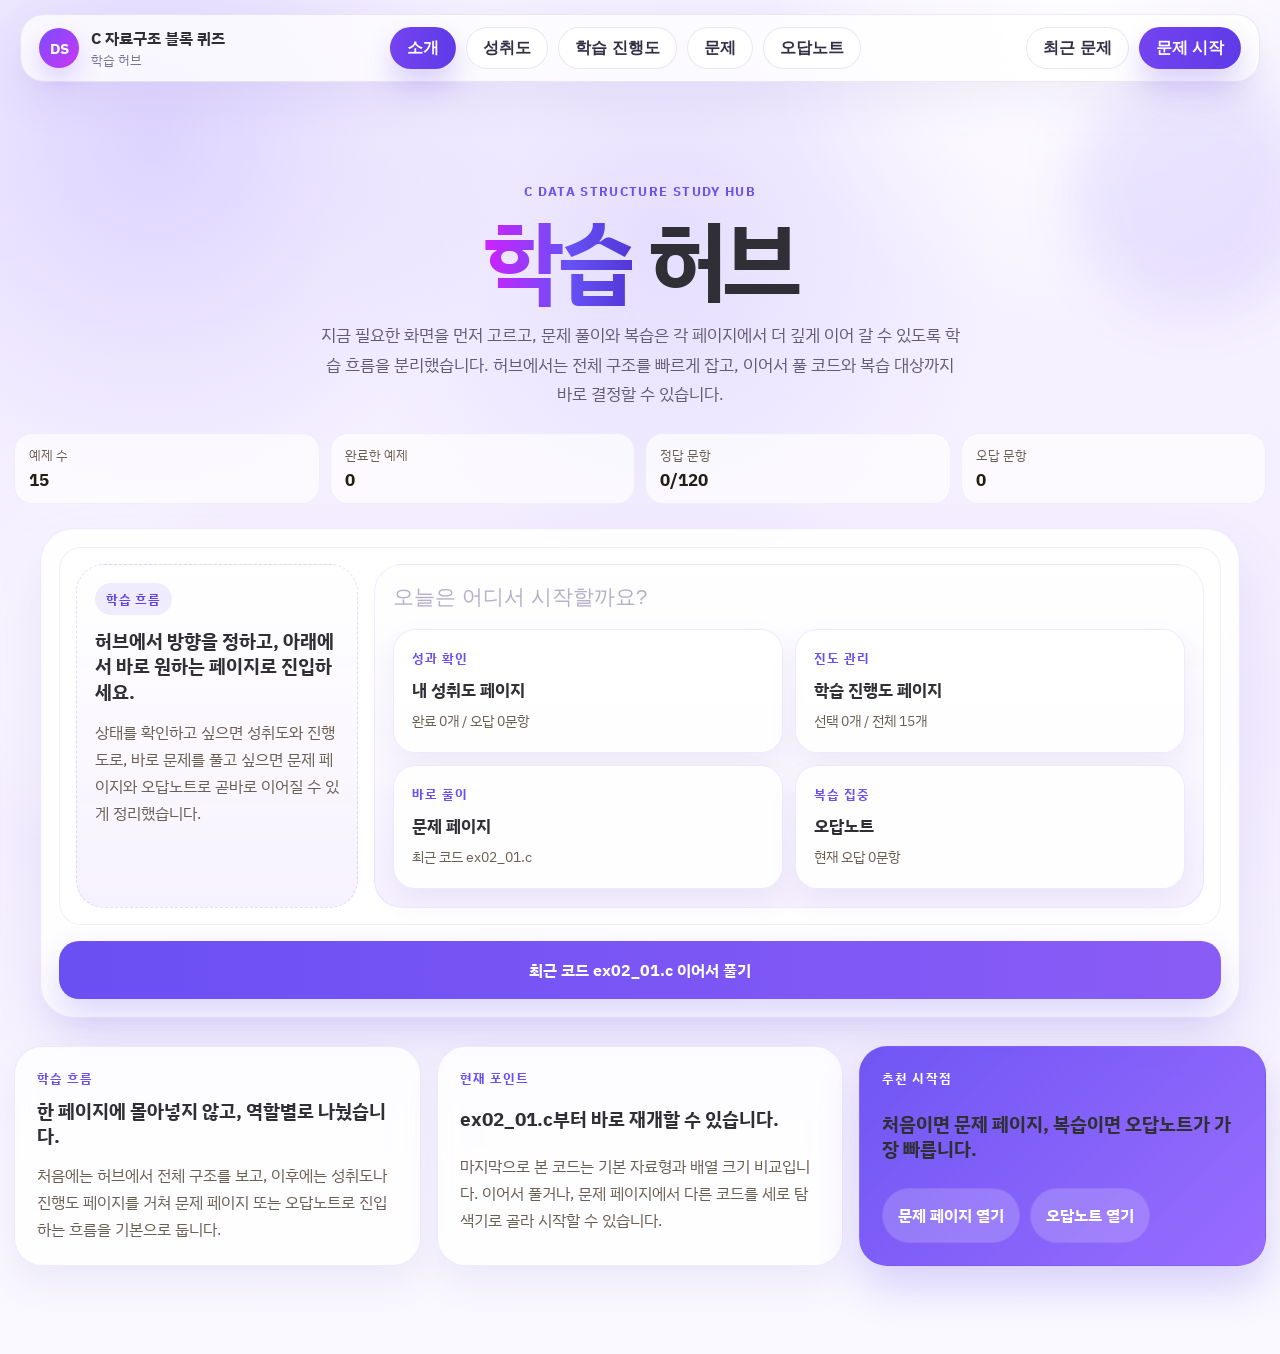
==== commit b70e02c3: "fix: bust cached page scripts" ====
--- a/index.html
+++ b/index.html
@@ -18,6 +18,6 @@
   </head>
   <body class="landing-body">
     <div id="app"></div>
-    <script type="module" src="./scripts/pages/index.js"></script>
+    <script type="module" src="./scripts/pages/index.js?v=20260320a"></script>
   </body>
 </html>
--- a/styles.css
+++ b/styles.css
@@ -2003,3 +2003,582 @@
     padding: 18px;
   }
 }
+
+body.feature-body {
+  --bg: #f7f4ff;
+  --bg-strong: #eee8ff;
+  --paper: rgba(255, 255, 255, 0.78);
+  --paper-strong: rgba(255, 255, 255, 0.92);
+  --paper-soft: rgba(246, 242, 255, 0.78);
+  --line: rgba(95, 76, 201, 0.14);
+  --line-strong: rgba(95, 76, 201, 0.22);
+  --text: #2f2f35;
+  --muted: #716b90;
+  --accent: #7443f0;
+  --accent-strong: #5f3be7;
+  --accent-soft: rgba(116, 67, 240, 0.12);
+  --warm: #cb37f5;
+  --warm-soft: rgba(203, 55, 245, 0.12);
+  --danger: #c14b78;
+  --danger-soft: rgba(193, 75, 120, 0.12);
+  --success: #385fd4;
+  --success-soft: rgba(56, 95, 212, 0.1);
+  --shadow-lg: 0 28px 55px rgba(85, 61, 162, 0.12);
+  --shadow-md: 0 18px 35px rgba(85, 61, 162, 0.1);
+  background:
+    radial-gradient(circle at 12% 8%, rgba(166, 99, 255, 0.18), transparent 24%),
+    radial-gradient(circle at 88% 10%, rgba(104, 84, 255, 0.18), transparent 26%),
+    radial-gradient(circle at 50% 100%, rgba(190, 180, 255, 0.2), transparent 34%),
+    linear-gradient(180deg, #faf9ff 0%, #f4f0ff 48%, #f7f5ff 100%);
+}
+
+body.feature-body::before,
+body.feature-body::after {
+  content: "";
+  position: fixed;
+  inset: auto;
+  width: 340px;
+  height: 340px;
+  border-radius: 999px;
+  pointer-events: none;
+  filter: blur(10px);
+  z-index: 0;
+}
+
+body.feature-body::before {
+  top: -90px;
+  left: -70px;
+  background: radial-gradient(circle, rgba(202, 55, 245, 0.18) 0%, rgba(202, 55, 245, 0) 72%);
+}
+
+body.feature-body::after {
+  right: -80px;
+  bottom: -100px;
+  background: radial-gradient(circle, rgba(95, 59, 231, 0.16) 0%, rgba(95, 59, 231, 0) 74%);
+}
+
+body.feature-body #app {
+  position: relative;
+  z-index: 1;
+}
+
+body.feature-body .feature-page {
+  display: grid;
+  gap: 28px;
+}
+
+body.feature-body .page-shell {
+  position: relative;
+  z-index: 1;
+}
+
+body.feature-body .site-header {
+  padding: 14px 18px;
+  border: 1px solid rgba(95, 76, 201, 0.12);
+  border-radius: 24px;
+  background: rgba(255, 255, 255, 0.72);
+  box-shadow: 0 18px 45px rgba(85, 61, 162, 0.08);
+  backdrop-filter: blur(18px);
+}
+
+body.feature-body .hero-copy > .site-header,
+body.feature-body .hero-panel-copy > .site-header {
+  margin-bottom: 10px;
+  padding-bottom: 18px;
+  border-bottom: 1px solid rgba(95, 76, 201, 0.12);
+}
+
+body.feature-body .site-brand,
+body.feature-body .brand-link {
+  display: inline-flex;
+  align-items: center;
+  gap: 12px;
+  color: inherit;
+  text-decoration: none;
+}
+
+body.feature-body .brand-link {
+  min-width: 0;
+}
+
+body.feature-body .site-brand-mark {
+  width: 40px;
+  height: 40px;
+  border-radius: 999px;
+  background: linear-gradient(135deg, #7a4cff, #cb37f5);
+  box-shadow: 0 12px 24px rgba(122, 76, 255, 0.22);
+}
+
+body.feature-body .site-brand-copy {
+  display: grid;
+  gap: 2px;
+}
+
+body.feature-body .site-brand-copy strong,
+body.feature-body .brand-link strong {
+  color: #2f2f35;
+}
+
+body.feature-body .site-brand-copy span,
+body.feature-body .brand-kicker {
+  color: #7b739a;
+  font-size: 0.84rem;
+  font-weight: 600;
+  letter-spacing: 0.06em;
+}
+
+body.feature-body .site-nav-link,
+body.feature-body .brand-chip,
+body.feature-body .btn-secondary,
+body.feature-body .chip-btn,
+body.feature-body .stage-link,
+body.feature-body .section-badge,
+body.feature-body .summary-pill,
+body.feature-body .lesson-badge,
+body.feature-body .pill,
+body.feature-body .lesson-code {
+  border-color: rgba(95, 76, 201, 0.14);
+  background: rgba(255, 255, 255, 0.88);
+  color: #453d61;
+  box-shadow: none;
+}
+
+body.feature-body .site-nav-link-active,
+body.feature-body .btn-primary,
+body.feature-body .chip-btn-active {
+  border-color: transparent;
+  color: #fff;
+  background: linear-gradient(90deg, #7443f0, #5f3be7);
+  box-shadow: 0 16px 28px rgba(95, 59, 231, 0.18);
+}
+
+body.feature-body .brand-chip,
+body.feature-body .stage-link,
+body.feature-body .lesson-code {
+  color: #5f3be7;
+}
+
+body.feature-body .site-nav-link:hover,
+body.feature-body .brand-chip:hover,
+body.feature-body .btn:hover,
+body.feature-body .chip-btn:hover,
+body.feature-body .stage-link:hover,
+body.feature-body .feature-card:hover,
+body.feature-body .feature-nav-card:hover,
+body.feature-body .lesson-card:hover,
+body.feature-body .problem-nav-card:hover,
+body.feature-body .lesson-nav-card:hover {
+  transform: translateY(-1px);
+}
+
+body.feature-body .hero,
+body.feature-body .page-hero,
+body.feature-body .detail-layout {
+  gap: 24px;
+}
+
+body.feature-body .hero,
+body.feature-body .page-hero {
+  align-items: start;
+}
+
+body.feature-body .page-section,
+body.feature-body .hero-panel,
+body.feature-body .hero-copy,
+body.feature-body .hero-stats,
+body.feature-body .lesson-panel,
+body.feature-body .card,
+body.feature-body .detail-nav,
+body.feature-body .feature-nav-panel,
+body.feature-body .progress-toolbar,
+body.feature-body .progress-section,
+body.feature-body .bucket-section,
+body.feature-body .progress-feature,
+body.feature-body .summary-card,
+body.feature-body .info-box,
+body.feature-body .step-card,
+body.feature-body .code-section,
+body.feature-body .code-details,
+body.feature-body .empty-list,
+body.feature-body .empty-state {
+  border: 1px solid rgba(95, 76, 201, 0.12);
+  border-radius: 28px;
+  background: rgba(255, 255, 255, 0.78);
+  box-shadow: 0 24px 50px rgba(85, 61, 162, 0.09);
+  backdrop-filter: blur(18px);
+}
+
+body.feature-body .feature-nav-panel,
+body.feature-body .progress-toolbar,
+body.feature-body .progress-section,
+body.feature-body .bucket-section,
+body.feature-body .progress-feature {
+  padding: 24px;
+}
+
+body.feature-body .hero-copy,
+body.feature-body .hero-panel-copy,
+body.feature-body .hero-stats,
+body.feature-body .hero-panel-stats {
+  padding: 30px;
+}
+
+body.feature-body .hero-copy,
+body.feature-body .hero-panel-copy {
+  border: 0;
+  border-radius: 0;
+  background: transparent;
+  box-shadow: none;
+  backdrop-filter: none;
+  display: grid;
+  gap: 18px;
+  padding: 0;
+  justify-items: center;
+  text-align: center;
+}
+
+body.feature-body .hero-copy h1,
+body.feature-body .hero-panel-copy h1 {
+  max-width: 13ch;
+  color: var(--text);
+  font-size: clamp(2.8rem, 5vw, 4.8rem);
+  line-height: 1.02;
+  letter-spacing: -0.04em;
+}
+
+body.feature-body .hero-copy.hero-copy-wide {
+  gap: 18px;
+  max-width: min(980px, 100%);
+  margin: 0 auto;
+}
+
+body.feature-body .eyebrow {
+  margin: 0;
+  color: #6a60a5;
+}
+
+body.feature-body .hero-text,
+body.feature-body .hero-note,
+body.feature-body .meta-copy,
+body.feature-body .section-copy,
+body.feature-body .lesson-card-copy,
+body.feature-body .progress-note,
+body.feature-body .section-heading p,
+body.feature-body .section-head p,
+body.feature-body .empty-list p,
+body.feature-body .empty-state p {
+  color: var(--muted);
+}
+
+body.feature-body .hero-text,
+body.feature-body .hero-note {
+  max-width: 62ch;
+  text-align: center;
+  margin-left: auto;
+  margin-right: auto;
+}
+
+body.feature-body .hero-actions {
+  justify-content: center;
+}
+
+body.feature-body .page-summary-strip {
+  justify-content: center;
+}
+
+body.feature-body .hero-stats,
+body.feature-body .hero-panel-stats {
+  align-self: stretch;
+}
+
+body.feature-body .stat-card,
+body.feature-body .feature-card,
+body.feature-body .feature-nav-card,
+body.feature-body .lesson-card,
+body.feature-body .problem-nav-card,
+body.feature-body .lesson-nav-card,
+body.feature-body .quiz-option,
+body.feature-body .control-panel {
+  border: 1px solid rgba(95, 76, 201, 0.1);
+  background: linear-gradient(180deg, rgba(255, 255, 255, 0.92), rgba(245, 241, 255, 0.82));
+  box-shadow: 0 16px 30px rgba(85, 61, 162, 0.08);
+}
+
+body.feature-body .feature-card,
+body.feature-body .feature-nav-card {
+  color: inherit;
+  text-decoration: none;
+}
+
+body.feature-body .lesson-card-active,
+body.feature-body .problem-nav-card-active,
+body.feature-body .lesson-nav-card-active {
+  border-color: rgba(111, 87, 212, 0.26);
+  background: linear-gradient(180deg, rgba(116, 67, 240, 0.12), rgba(255, 255, 255, 0.92));
+}
+
+body.feature-body .progress-bar {
+  background: rgba(65, 53, 119, 0.08);
+}
+
+body.feature-body .progress-bar > span {
+  background: linear-gradient(90deg, #ca37f5 0%, #7443f0 55%, #5f3be7 100%);
+}
+
+body.feature-body .lesson-badge-wrong,
+body.feature-body .section-badge.is-hot,
+body.feature-body .pill-warm {
+  border-color: transparent;
+  color: #b63b91;
+  background: rgba(203, 55, 245, 0.12);
+}
+
+body.feature-body .empty-list,
+body.feature-body .empty-state {
+  border-style: dashed;
+}
+
+@media (max-width: 720px) {
+  body.feature-body .feature-page {
+    gap: 20px;
+  }
+
+  body.feature-body .site-header,
+  body.feature-body .feature-nav-panel,
+  body.feature-body .progress-toolbar,
+  body.feature-body .progress-section,
+  body.feature-body .bucket-section,
+  body.feature-body .progress-feature,
+  body.feature-body .hero-copy,
+  body.feature-body .hero-stats,
+  body.feature-body .hero-panel-copy,
+  body.feature-body .hero-panel-stats,
+  body.feature-body .lesson-panel,
+  body.feature-body .card,
+  body.feature-body .detail-nav,
+  body.feature-body .summary-card {
+    border-radius: 22px;
+  }
+
+  body.feature-body .site-header {
+    padding: 14px;
+  }
+
+  body.feature-body .hero-copy,
+  body.feature-body .hero-panel-copy,
+  body.feature-body .hero-stats,
+  body.feature-body .hero-panel-stats {
+    padding: 22px;
+  }
+
+  body.feature-body .hero-copy h1,
+  body.feature-body .hero-panel-copy h1 {
+    font-size: clamp(2.4rem, 11vw, 3.6rem);
+  }
+}
+
+body.landing-body,
+body.feature-body {
+  --topbar-height: 84px;
+  --topbar-gap: 18px;
+}
+
+body.landing-body .page-shell,
+body.feature-body .page-shell {
+  padding-top: calc(var(--topbar-height) + 36px);
+}
+
+body.landing-body .topbar,
+body.feature-body .topbar {
+  position: fixed;
+  top: 14px;
+  left: 50%;
+  z-index: 1400;
+  display: grid;
+  grid-template-columns: auto minmax(0, 1fr) auto;
+  align-items: center;
+  gap: 16px;
+  width: min(1240px, calc(100% - 24px));
+  padding: 12px 18px;
+  border: 1px solid rgba(95, 76, 201, 0.12);
+  border-radius: 24px;
+  background: rgba(255, 255, 255, 0.76);
+  box-shadow: 0 18px 45px rgba(85, 61, 162, 0.08);
+  backdrop-filter: blur(18px);
+  transform: translateX(-50%);
+}
+
+body.landing-body .topbar-brand,
+body.feature-body .topbar-brand {
+  display: inline-flex;
+  align-items: center;
+  gap: 12px;
+  min-width: 0;
+  color: inherit;
+  text-decoration: none;
+}
+
+body.landing-body .topbar-brand-mark,
+body.feature-body .topbar-brand-mark {
+  display: inline-flex;
+  align-items: center;
+  justify-content: center;
+  width: 40px;
+  height: 40px;
+  border-radius: 999px;
+  background: linear-gradient(135deg, #7a4cff, #cb37f5);
+  color: #fff;
+  font-size: 0.92rem;
+  font-weight: 700;
+  box-shadow: 0 12px 24px rgba(122, 76, 255, 0.22);
+}
+
+body.landing-body .topbar-brand-copy,
+body.feature-body .topbar-brand-copy {
+  display: grid;
+  gap: 2px;
+}
+
+body.landing-body .topbar-brand-copy strong,
+body.feature-body .topbar-brand-copy strong {
+  color: #2f2f35;
+  font-size: 1rem;
+}
+
+body.landing-body .topbar-brand-copy span,
+body.feature-body .topbar-brand-copy span {
+  color: #7b739a;
+  font-size: 0.84rem;
+}
+
+body.landing-body .topbar-nav,
+body.feature-body .topbar-nav,
+body.landing-body .topbar-actions,
+body.feature-body .topbar-actions {
+  display: flex;
+  align-items: center;
+  gap: 10px;
+}
+
+body.landing-body .topbar-nav,
+body.feature-body .topbar-nav {
+  justify-content: center;
+  flex-wrap: wrap;
+  min-width: 0;
+}
+
+body.landing-body .topbar-actions,
+body.feature-body .topbar-actions {
+  justify-content: flex-end;
+  flex-wrap: wrap;
+}
+
+body.landing-body .topbar-link,
+body.feature-body .topbar-link,
+body.landing-body .topbar-action,
+body.feature-body .topbar-action {
+  display: inline-flex;
+  align-items: center;
+  justify-content: center;
+  min-height: 42px;
+  padding: 0 16px;
+  border-radius: 999px;
+  border: 1px solid rgba(95, 76, 201, 0.14);
+  color: #342f45;
+  background: rgba(255, 255, 255, 0.92);
+  font-weight: 600;
+  text-decoration: none;
+  white-space: nowrap;
+  transition: transform 160ms ease, box-shadow 160ms ease, background 160ms ease;
+}
+
+body.landing-body .topbar-link:hover,
+body.feature-body .topbar-link:hover,
+body.landing-body .topbar-action:hover,
+body.feature-body .topbar-action:hover {
+  transform: translateY(-1px);
+}
+
+body.landing-body .topbar-link-active,
+body.feature-body .topbar-link-active,
+body.landing-body .topbar-action-primary,
+body.feature-body .topbar-action-primary {
+  border-color: transparent;
+  color: #fff;
+  background: linear-gradient(90deg, #7443f0, #5f3be7);
+  box-shadow: 0 16px 28px rgba(95, 59, 231, 0.22);
+}
+
+body.landing-body .topbar-action-secondary,
+body.feature-body .topbar-action-secondary {
+  background: rgba(255, 255, 255, 0.88);
+}
+
+body.landing-body .detail-tools,
+body.feature-body .detail-tools,
+body.landing-body .problem-sidebar,
+body.feature-body .problem-sidebar {
+  top: calc(var(--topbar-height) + 40px);
+}
+
+body.landing-body .detail-nav,
+body.feature-body .detail-nav {
+  top: calc(var(--topbar-height) + 18px);
+}
+
+@media (max-width: 1080px) {
+  body.landing-body,
+  body.feature-body {
+    --topbar-height: 132px;
+  }
+
+  body.landing-body .topbar,
+  body.feature-body .topbar {
+    grid-template-columns: 1fr;
+    justify-items: start;
+  }
+
+  body.landing-body .topbar-nav,
+  body.feature-body .topbar-nav,
+  body.landing-body .topbar-actions,
+  body.feature-body .topbar-actions {
+    width: 100%;
+    justify-content: flex-start;
+  }
+}
+
+@media (max-width: 720px) {
+  body.landing-body,
+  body.feature-body {
+    --topbar-height: 204px;
+  }
+
+  body.landing-body .page-shell,
+  body.feature-body .page-shell {
+    padding-top: calc(var(--topbar-height) + 20px);
+  }
+
+  body.landing-body .topbar,
+  body.feature-body .topbar {
+    top: 10px;
+    width: calc(100% - 16px);
+    padding: 14px;
+    gap: 12px;
+    border-radius: 22px;
+  }
+
+  body.landing-body .topbar-nav,
+  body.feature-body .topbar-nav,
+  body.landing-body .topbar-actions,
+  body.feature-body .topbar-actions {
+    flex-wrap: wrap;
+  }
+
+  body.landing-body .topbar-link,
+  body.feature-body .topbar-link,
+  body.landing-body .topbar-action,
+  body.feature-body .topbar-action {
+    flex: 1 1 calc(50% - 10px);
+    min-width: 0;
+  }
+}
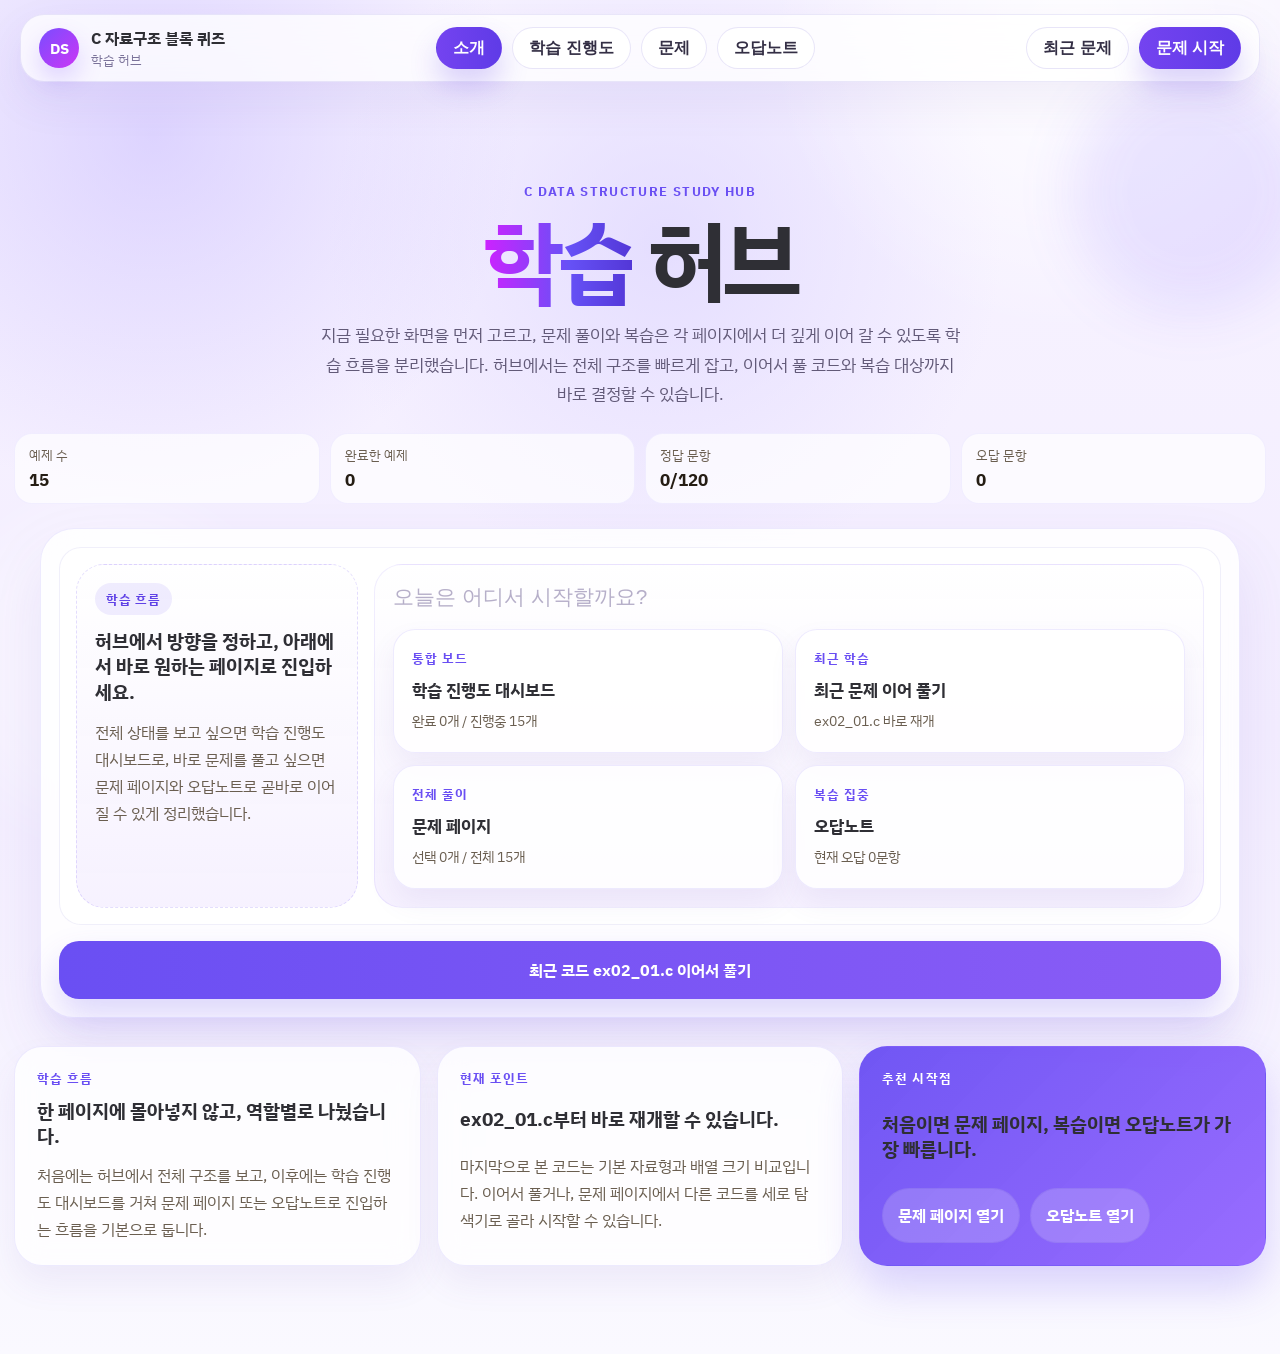
==== commit c4c4726d: "feat: merge achievement view into progress dashboard" ====
--- a/index.html
+++ b/index.html
@@ -18,6 +18,6 @@
   </head>
   <body class="landing-body">
     <div id="app"></div>
-    <script type="module" src="./scripts/pages/index.js?v=20260320a"></script>
+    <script type="module" src="./scripts/pages/index.js?v=20260320b"></script>
   </body>
 </html>
--- a/styles.css
+++ b/styles.css
@@ -2317,6 +2317,441 @@
   background: linear-gradient(180deg, rgba(116, 67, 240, 0.12), rgba(255, 255, 255, 0.92));
 }
 
+body.feature-body .dashboard-layout,
+body.feature-body .dashboard-grid,
+body.feature-body .dashboard-focus-stack,
+body.feature-body .dashboard-link-list,
+body.feature-body .dashboard-phase-list,
+body.feature-body .dashboard-ledger,
+body.feature-body .dashboard-table,
+body.feature-body .dashboard-gauge-grid {
+  display: grid;
+  gap: 22px;
+}
+
+body.feature-body .dashboard-layout {
+  gap: 24px;
+}
+
+body.feature-body .dashboard-grid-primary {
+  grid-template-columns: minmax(0, 1.55fr) minmax(320px, 0.95fr);
+}
+
+body.feature-body .dashboard-grid-secondary {
+  grid-template-columns: minmax(0, 1.08fr) minmax(320px, 0.92fr);
+}
+
+body.feature-body .dashboard-panel {
+  padding: 24px;
+  border: 1px solid rgba(95, 76, 201, 0.12);
+  border-radius: 28px;
+  background: rgba(255, 255, 255, 0.78);
+  box-shadow: 0 24px 50px rgba(85, 61, 162, 0.09);
+  backdrop-filter: blur(18px);
+}
+
+body.feature-body .dashboard-toolbar {
+  gap: 16px;
+}
+
+body.feature-body .dashboard-toolbar-note {
+  display: flex;
+  flex-wrap: wrap;
+  gap: 10px;
+}
+
+body.feature-body .dashboard-kpi-grid {
+  display: grid;
+  grid-template-columns: repeat(6, minmax(0, 1fr));
+  gap: 12px;
+}
+
+body.feature-body .dashboard-kpi-tile,
+body.feature-body .dashboard-gauge,
+body.feature-body .dashboard-focus-current,
+body.feature-body .dashboard-focus-item,
+body.feature-body .dashboard-link-row,
+body.feature-body .dashboard-table-row {
+  border: 1px solid rgba(95, 76, 201, 0.1);
+  border-radius: 22px;
+  background: linear-gradient(180deg, rgba(255, 255, 255, 0.92), rgba(245, 241, 255, 0.82));
+  box-shadow: 0 16px 30px rgba(85, 61, 162, 0.08);
+}
+
+body.feature-body .dashboard-kpi-tile {
+  display: grid;
+  gap: 6px;
+  padding: 18px;
+}
+
+body.feature-body .dashboard-kpi-tile.is-primary {
+  background: linear-gradient(180deg, rgba(116, 67, 240, 0.14), rgba(255, 255, 255, 0.94));
+}
+
+body.feature-body .dashboard-kpi-tile.is-alert {
+  background: linear-gradient(180deg, rgba(240, 94, 119, 0.12), rgba(255, 255, 255, 0.94));
+}
+
+body.feature-body .dashboard-kpi-tile.is-soft {
+  background: linear-gradient(180deg, rgba(91, 76, 201, 0.09), rgba(255, 255, 255, 0.94));
+}
+
+body.feature-body .dashboard-kpi-label,
+body.feature-body .dashboard-kpi-detail,
+body.feature-body .dashboard-table-lesson-copy,
+body.feature-body .dashboard-gauge-copy p,
+body.feature-body .dashboard-focus-item span,
+body.feature-body .dashboard-link-row span,
+body.feature-body .dashboard-table-progress-meta,
+body.feature-body .dashboard-table-check,
+body.feature-body .dashboard-table-count,
+body.feature-body .dashboard-ledger-row span,
+body.feature-body .dashboard-phase-head span,
+body.feature-body .dashboard-bar-label {
+  color: var(--muted);
+}
+
+body.feature-body .dashboard-kpi-label,
+body.feature-body .dashboard-kpi-detail {
+  line-height: 1.5;
+}
+
+body.feature-body .dashboard-kpi-value {
+  font-size: 2rem;
+  line-height: 1;
+}
+
+body.feature-body .dashboard-bars {
+  display: grid;
+  grid-template-columns: repeat(15, minmax(0, 1fr));
+  gap: 10px;
+  align-items: end;
+  min-height: 250px;
+}
+
+body.feature-body .dashboard-bar {
+  display: grid;
+  gap: 10px;
+  justify-items: center;
+  color: inherit;
+  text-decoration: none;
+}
+
+body.feature-body .dashboard-bar-track {
+  display: flex;
+  align-items: end;
+  justify-content: center;
+  width: 100%;
+  min-height: 220px;
+  padding: 12px 0;
+  border-radius: 22px;
+  background: linear-gradient(180deg, rgba(116, 67, 240, 0.06), rgba(116, 67, 240, 0.14));
+}
+
+body.feature-body .dashboard-bar-fill {
+  display: block;
+  width: min(26px, 72%);
+  min-height: 8px;
+  border-radius: 999px 999px 10px 10px;
+}
+
+body.feature-body .dashboard-bar-fill-mastered,
+body.feature-body .dashboard-phase-fill-mastered,
+body.feature-body .dashboard-legend-dot.is-mastered {
+  background: linear-gradient(180deg, #33c6b5, #0e8d8f);
+}
+
+body.feature-body .dashboard-bar-fill-active,
+body.feature-body .dashboard-phase-fill-active,
+body.feature-body .dashboard-legend-dot.is-active {
+  background: linear-gradient(180deg, #8a63ff, #5f3be7);
+}
+
+body.feature-body .dashboard-bar-fill-untouched,
+body.feature-body .dashboard-phase-fill-untouched,
+body.feature-body .dashboard-legend-dot.is-untouched {
+  background: linear-gradient(180deg, #ff8c70, #ff5d6a);
+}
+
+body.feature-body .dashboard-bar-active .dashboard-bar-track {
+  box-shadow: inset 0 0 0 2px rgba(95, 59, 231, 0.22);
+}
+
+body.feature-body .dashboard-bar-label {
+  font-size: 0.76rem;
+  font-weight: 700;
+}
+
+body.feature-body .dashboard-bars-legend {
+  display: flex;
+  flex-wrap: wrap;
+  gap: 14px;
+  margin-top: 18px;
+}
+
+body.feature-body .dashboard-legend-item {
+  display: inline-flex;
+  align-items: center;
+  gap: 8px;
+  font-size: 0.88rem;
+  color: var(--muted);
+}
+
+body.feature-body .dashboard-legend-dot {
+  width: 10px;
+  height: 10px;
+  border-radius: 999px;
+}
+
+body.feature-body .dashboard-gauge-grid {
+  gap: 14px;
+}
+
+body.feature-body .dashboard-gauge {
+  display: grid;
+  grid-template-columns: 112px minmax(0, 1fr);
+  align-items: center;
+  gap: 16px;
+  padding: 16px;
+}
+
+body.feature-body .dashboard-gauge-primary {
+  --gauge-color: #5f3be7;
+}
+
+body.feature-body .dashboard-gauge-secondary {
+  --gauge-color: #1cb6b7;
+}
+
+body.feature-body .dashboard-gauge-warm {
+  --gauge-color: #ff6b6b;
+}
+
+body.feature-body .dashboard-gauge-ring {
+  display: grid;
+  place-items: center;
+  width: 112px;
+  height: 112px;
+  border-radius: 999px;
+  background:
+    radial-gradient(circle at center, rgba(255, 255, 255, 0.96) 0 57%, transparent 58%),
+    conic-gradient(var(--gauge-color) calc(var(--gauge-value) * 1%), rgba(95, 76, 201, 0.14) 0);
+}
+
+body.feature-body .dashboard-gauge-core {
+  display: grid;
+  place-items: center;
+  gap: 2px;
+  text-align: center;
+}
+
+body.feature-body .dashboard-gauge-core strong {
+  font-size: 1.4rem;
+  line-height: 1;
+}
+
+body.feature-body .dashboard-gauge-core span {
+  color: var(--muted);
+  font-size: 0.78rem;
+  font-weight: 700;
+}
+
+body.feature-body .dashboard-gauge-copy {
+  display: grid;
+  gap: 6px;
+}
+
+body.feature-body .dashboard-gauge-copy h3 {
+  margin: 0;
+  font-size: 1rem;
+}
+
+body.feature-body .dashboard-phase-list {
+  gap: 16px;
+}
+
+body.feature-body .dashboard-phase-row {
+  display: grid;
+  gap: 8px;
+}
+
+body.feature-body .dashboard-phase-head {
+  display: flex;
+  align-items: center;
+  justify-content: space-between;
+  gap: 12px;
+}
+
+body.feature-body .dashboard-phase-head strong,
+body.feature-body .dashboard-ledger-row strong,
+body.feature-body .dashboard-table-count {
+  color: var(--text);
+}
+
+body.feature-body .dashboard-phase-bar {
+  display: block;
+  height: 10px;
+  overflow: hidden;
+  border-radius: 999px;
+  background: rgba(95, 76, 201, 0.1);
+}
+
+body.feature-body .dashboard-phase-fill {
+  display: block;
+  height: 100%;
+  border-radius: inherit;
+}
+
+body.feature-body .dashboard-ledger {
+  gap: 0;
+  margin-top: 20px;
+}
+
+body.feature-body .dashboard-ledger-row {
+  display: flex;
+  align-items: center;
+  justify-content: space-between;
+  gap: 14px;
+  padding: 14px 0;
+  border-top: 1px solid rgba(95, 76, 201, 0.1);
+}
+
+body.feature-body .dashboard-ledger-row:first-child {
+  border-top: 0;
+  padding-top: 0;
+}
+
+body.feature-body .dashboard-focus-stack {
+  gap: 14px;
+}
+
+body.feature-body .dashboard-focus-current,
+body.feature-body .dashboard-focus-item,
+body.feature-body .dashboard-link-row {
+  display: grid;
+  gap: 8px;
+  padding: 16px;
+}
+
+body.feature-body .dashboard-focus-current strong,
+body.feature-body .dashboard-focus-item strong {
+  font-size: 1rem;
+}
+
+body.feature-body .dashboard-focus-meta,
+body.feature-body .dashboard-table-lesson-head {
+  display: flex;
+  flex-wrap: wrap;
+  gap: 8px;
+  align-items: center;
+}
+
+body.feature-body .dashboard-focus-list,
+body.feature-body .dashboard-link-list {
+  display: grid;
+  gap: 10px;
+}
+
+body.feature-body .dashboard-focus-item,
+body.feature-body .dashboard-link-row {
+  color: inherit;
+  text-decoration: none;
+}
+
+body.feature-body .dashboard-link-row {
+  grid-template-columns: minmax(0, 1fr) auto;
+  align-items: center;
+}
+
+body.feature-body .dashboard-link-row strong {
+  color: #5f3be7;
+}
+
+body.feature-body .dashboard-table {
+  gap: 12px;
+}
+
+body.feature-body .dashboard-table-head,
+body.feature-body .dashboard-table-row {
+  display: grid;
+  grid-template-columns: 88px minmax(0, 1.85fr) minmax(0, 1fr) 88px 112px;
+  gap: 14px;
+  align-items: center;
+}
+
+body.feature-body .dashboard-table-head {
+  padding: 0 6px;
+  color: var(--muted);
+  font-size: 0.82rem;
+  font-weight: 700;
+}
+
+body.feature-body .dashboard-table-row {
+  padding: 16px;
+}
+
+body.feature-body .dashboard-table-row.is-active {
+  border-color: rgba(111, 87, 212, 0.26);
+  background: linear-gradient(180deg, rgba(116, 67, 240, 0.12), rgba(255, 255, 255, 0.92));
+}
+
+body.feature-body .dashboard-table-check {
+  display: inline-flex;
+  align-items: center;
+  gap: 8px;
+  font-size: 0.88rem;
+}
+
+body.feature-body .dashboard-table-check input {
+  margin: 0;
+}
+
+body.feature-body .dashboard-table-lesson {
+  display: grid;
+  gap: 6px;
+  min-width: 0;
+}
+
+body.feature-body .dashboard-table-lesson strong {
+  font-size: 1rem;
+}
+
+body.feature-body .dashboard-table-progress {
+  display: grid;
+  gap: 8px;
+}
+
+body.feature-body .dashboard-table-progress-meta {
+  display: flex;
+  align-items: center;
+  justify-content: space-between;
+  gap: 12px;
+  font-size: 0.84rem;
+}
+
+body.feature-body .dashboard-table-progress-meta strong {
+  color: var(--text);
+}
+
+body.feature-body .dashboard-table-count {
+  font-weight: 700;
+  text-align: center;
+}
+
+body.feature-body .dashboard-table-action {
+  display: flex;
+  justify-content: flex-end;
+}
+
+body.feature-body .dashboard-empty {
+  padding: 24px 20px;
+  border: 1px dashed rgba(95, 76, 201, 0.18);
+  border-radius: 22px;
+  background: rgba(255, 255, 255, 0.62);
+  color: var(--muted);
+  line-height: 1.7;
+}
+
 body.feature-body .progress-bar {
   background: rgba(65, 53, 119, 0.08);
 }
@@ -2377,6 +2812,83 @@
   }
 }
 
+@media (max-width: 1080px) {
+  body.feature-body .dashboard-kpi-grid {
+    grid-template-columns: repeat(3, minmax(0, 1fr));
+  }
+
+  body.feature-body .dashboard-grid-primary,
+  body.feature-body .dashboard-grid-secondary {
+    grid-template-columns: 1fr;
+  }
+
+  body.feature-body .dashboard-bars {
+    grid-template-columns: repeat(8, minmax(0, 1fr));
+  }
+
+  body.feature-body .dashboard-table-head,
+  body.feature-body .dashboard-table-row {
+    grid-template-columns: 88px minmax(0, 1.7fr) minmax(0, 1fr) 76px 112px;
+  }
+}
+
+@media (max-width: 720px) {
+  body.feature-body .dashboard-panel,
+  body.feature-body .dashboard-kpi-tile,
+  body.feature-body .dashboard-gauge,
+  body.feature-body .dashboard-focus-current,
+  body.feature-body .dashboard-focus-item,
+  body.feature-body .dashboard-link-row,
+  body.feature-body .dashboard-table-row,
+  body.feature-body .dashboard-empty {
+    border-radius: 22px;
+  }
+
+  body.feature-body .dashboard-panel {
+    padding: 20px;
+  }
+
+  body.feature-body .dashboard-kpi-grid {
+    grid-template-columns: repeat(2, minmax(0, 1fr));
+  }
+
+  body.feature-body .dashboard-bars {
+    grid-template-columns: repeat(5, minmax(0, 1fr));
+    min-height: auto;
+  }
+
+  body.feature-body .dashboard-bar-track {
+    min-height: 170px;
+  }
+
+  body.feature-body .dashboard-gauge {
+    grid-template-columns: 1fr;
+    justify-items: center;
+    text-align: center;
+  }
+
+  body.feature-body .dashboard-table-head {
+    display: none;
+  }
+
+  body.feature-body .dashboard-table-row {
+    grid-template-columns: 1fr;
+    gap: 12px;
+  }
+
+  body.feature-body .dashboard-table-action {
+    justify-content: flex-start;
+  }
+
+  body.feature-body .dashboard-phase-head,
+  body.feature-body .dashboard-ledger-row,
+  body.feature-body .dashboard-table-progress-meta,
+  body.feature-body .dashboard-link-row {
+    align-items: flex-start;
+    flex-direction: column;
+  }
+}
+
 body.landing-body,
 body.feature-body {
   --topbar-height: 84px;
